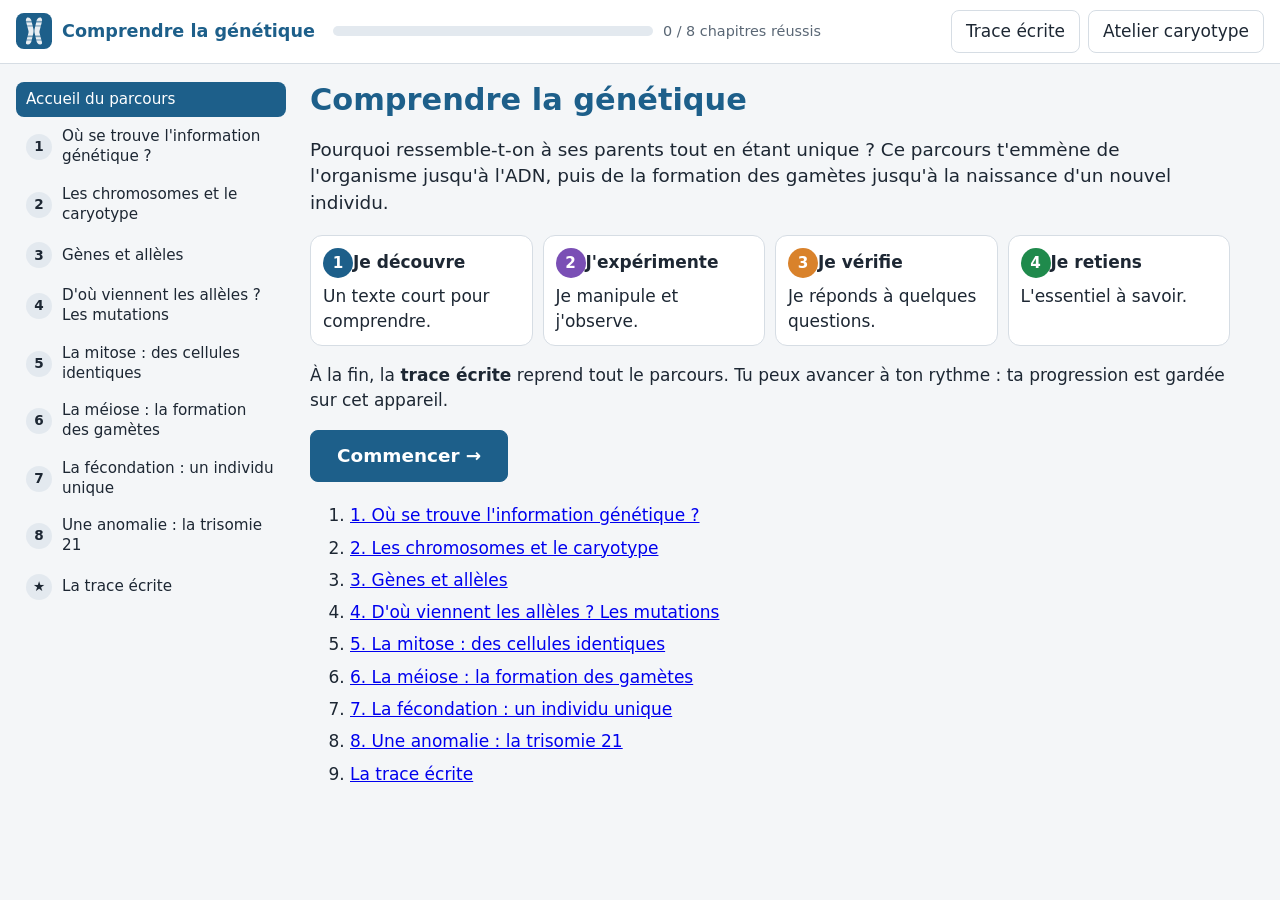
==== app/parcours.html @ e21ea330 "Parcours : chromosomes dans les cellules (mitose, méiose, gamètes), fécondation côte à côte sur écra" ====
<!doctype html>
<html lang="fr">
<head>
  <meta charset="utf-8">
  <meta name="viewport" content="width=device-width, initial-scale=1">
  <title>Comprendre la génétique</title>
  <meta name="description" content="Parcours guidé de génétique (SVT, cycle 4) : ADN, chromosomes, caryotype, gènes et allèles, mutations, mitose, méiose, fécondation, trisomie 21, trace écrite.">
  <link rel="icon" href="img/icone.svg" type="image/svg+xml">
  <link rel="stylesheet" href="css/style.css?v=10">
  <link rel="stylesheet" href="css/parcours.css?v=10">
</head>
<body class="parcours">

<header class="p-entete">
  <button class="btn p-menu" id="p-menu" aria-expanded="false" aria-controls="sommaire">☰ Chapitres</button>
  <a class="p-marque" href="index.html" title="Accueil">
    <img src="img/icone.svg" alt="" width="36" height="36">
    <span>Comprendre la génétique</span>
  </a>
  <div class="p-progression" aria-label="Progression">
    <div class="p-barre"><div id="p-barre-remplie"></div></div>
    <span id="p-progression-texte"></span>
  </div>
  <nav class="p-liens">
    <a href="#trace" class="btn">Trace écrite</a>
    <a href="index.html" class="btn">Atelier caryotype</a>
  </nav>
</header>

<div class="p-corps">
  <nav id="sommaire" aria-label="Chapitres"></nav>
  <div class="p-voile" id="p-voile"></div>
  <main id="chapitre" tabindex="-1"></main>
</div>

<script src="js/bandes.js?v=10"></script>
<script src="js/chromosome.js?v=10"></script>
<script src="js/parcours.js?v=10"></script>
</body>
</html>
---- app/css/style.css ----
:root {
  --zoom: 1;
  --fond: #f4f6f8;
  --surface: #ffffff;
  --texte: #1d2733;
  --texte-doux: #5a6775;
  --bordure: #d6dde4;
  --primaire: #1d5f8a;
  --primaire-clair: #e3eef6;
  --juste: #1f8a4c;
  --faux: #c62f2f;
  --lame: #eef0e6;
  --rayon: 10px;
  color-scheme: light;
}

* { box-sizing: border-box; }
body {
  margin: 0;
  font: 16px/1.45 system-ui, -apple-system, "Segoe UI", Roboto, Ubuntu, sans-serif;
  color: var(--texte);
  background: var(--fond);
}
[hidden] { display: none !important; }
h1, h2, h3, h4 { line-height: 1.2; margin: 0; }
small { color: var(--texte-doux); }

.page { max-width: 1500px; margin: 0 auto; padding: 16px; }

/* ---------- boutons ---------- */
.btn, .btn-icone {
  font: inherit;
  border: 1px solid var(--bordure);
  background: var(--surface);
  color: var(--texte);
  border-radius: 8px;
  padding: 8px 14px;
  cursor: pointer;
  min-height: 40px;
}
.btn:hover, .btn-icone:hover { border-color: var(--primaire); }
.btn-principal { background: var(--primaire); border-color: var(--primaire); color: #fff; font-weight: 600; }
.btn-principal:hover { background: #164b6d; }
.btn-icone { width: 40px; padding: 0; display: inline-grid; place-items: center; font-size: 22px; }
.lien { font: inherit; background: none; border: 0; color: var(--primaire); text-decoration: underline; cursor: pointer; padding: 0; }
:focus-visible { outline: 3px solid #f0a020; outline-offset: 2px; }

/* ---------- accueil ---------- */
.entete-accueil { display: flex; gap: 16px; align-items: center; margin: 12px 0 28px; }
.entete-accueil h1 { font-size: 2.2rem; color: var(--primaire); }
.entete-accueil p { margin: 4px 0 0; color: var(--texte-doux); }
#accueil section { margin-bottom: 28px; }
#accueil h2 { font-size: 1.15rem; margin-bottom: 12px; }
.cartes { display: grid; grid-template-columns: repeat(auto-fill, minmax(230px, 1fr)); gap: 12px; }
.carte {
  font: inherit; text-align: left; cursor: pointer;
  background: var(--surface); border: 1px solid var(--bordure); border-radius: var(--rayon);
  padding: 16px; display: flex; flex-direction: column; gap: 6px; color: var(--texte-doux);
  transition: border-color .15s, box-shadow .15s, transform .15s;
}
.carte:hover { border-color: var(--primaire); box-shadow: 0 4px 14px rgb(29 95 138 / 15%); transform: translateY(-1px); }
.carte-titre { color: var(--primaire); font-weight: 700; font-size: 1.05rem; }
.bascule { display: flex; flex-wrap: wrap; gap: 10px; }
.bascule label {
  background: var(--surface); border: 1px solid var(--bordure); border-radius: 8px;
  padding: 10px 14px; cursor: pointer;
}
.bascule label:has(input:checked) { border-color: var(--primaire); background: var(--primaire-clair); }
.pied-accueil { color: var(--texte-doux); }
.bandeau-prof { display: flex; align-items: center; gap: 12px 16px; flex-wrap: wrap; justify-content: space-between;
  background: #fff7e6; border: 1px solid #f0c674; border-radius: var(--rayon); padding: 10px 14px; margin: -12px 0 18px; }
.bandeau-prof p { margin: 0; flex: 1 1 320px; }
.mode-eleve .partie-prof { display: none !important; }
.guide-prof { margin: 0 0 6px; padding-left: 22px; display: flex; flex-direction: column; gap: 4px; }
.encadre-lien { border-color: var(--primaire) !important; background: var(--primaire-clair); }
.encadre-lien input { width: 100%; }
.carte-parcours {
  display: flex; flex-direction: column; gap: 6px; text-decoration: none;
  background: linear-gradient(135deg, #1d5f8a, #3b7fae); color: #fff;
  border-radius: 16px; padding: 22px 24px; margin-bottom: 30px;
  box-shadow: 0 6px 20px rgb(29 95 138 / 25%); transition: transform .15s, box-shadow .15s;
}
.carte-parcours:hover { transform: translateY(-2px); box-shadow: 0 10px 26px rgb(29 95 138 / 30%); }
.cp-titre { font-size: 1.5rem; font-weight: 800; }
.cp-texte { opacity: .95; max-width: 760px; }
.cp-action { align-self: flex-start; margin-top: 6px; background: #fff; color: #1d5f8a; font-weight: 700; border-radius: 8px; padding: 8px 14px; }
.titre-atelier { font-size: 1.3rem; color: var(--primaire); margin-bottom: 12px; }
#accueil h3 { font-size: 1.05rem; margin: 0 0 10px; }
#retour-parcours { text-decoration: none; display: inline-flex; align-items: center; }

/* ---------- barre de l'activité ---------- */
.barre { display: flex; flex-wrap: wrap; align-items: center; gap: 12px; margin-bottom: 8px; }
.titre-activite { flex: 1 1 220px; }
.titre-activite h1 { font-size: 1.35rem; color: var(--primaire); }
.code { color: var(--texte-doux); font-size: .9rem; font-variant-numeric: tabular-nums; }
.eleve { display: flex; align-items: center; gap: 6px; color: var(--texte-doux); }
.eleve input { font: inherit; padding: 7px 10px; border: 1px solid var(--bordure); border-radius: 8px; width: 210px; max-width: 50vw; }
.outils { display: flex; gap: 6px; }
.consigne { margin: 0 0 12px; padding: 10px 14px; background: var(--primaire-clair); border-radius: 8px; }

/* ---------- espace de travail ---------- */
.espace { display: grid; grid-template-columns: minmax(0, 1fr); gap: 14px; }
@media (min-width: 1150px) {
  .espace { grid-template-columns: minmax(0, 1fr) minmax(0, 1fr); align-items: start; }
}
.panneau { background: var(--surface); border: 1px solid var(--bordure); border-radius: var(--rayon); padding: 12px; }
.panneau h2 { font-size: 1rem; margin-bottom: 8px; display: flex; justify-content: space-between; gap: 8px; }
.compteur { font-weight: 400; color: var(--texte-doux); font-size: .9rem; }
.astuce { margin: 8px 0 0; font-size: .85rem; color: var(--texte-doux); }

#lame {
  position: relative;
  height: calc(620px * var(--zoom));
  min-height: 380px;
  border-radius: 50% / 18%;
  background: radial-gradient(ellipse at 50% 45%, #fbfbf4 0%, var(--lame) 60%, #dfe2d4 100%);
  border: 1px solid #d3d6c6;
  overflow: hidden;
  touch-action: none;
}

.chromo {
  position: absolute;
  cursor: grab;
  touch-action: none;
  user-select: none;
  -webkit-user-select: none;
  line-height: 0;
  border-radius: 4px;
}
.chromo img { display: block; pointer-events: none; }
.chromo:hover img { filter: drop-shadow(0 0 2px rgb(29 95 138 / 70%)); }
.chromo.choisi img { filter: drop-shadow(0 0 2px #1d5f8a) drop-shadow(0 0 3px #1d5f8a); }
.chromo.juste img { filter: drop-shadow(0 0 1.5px var(--juste)) drop-shadow(0 0 2px var(--juste)); }
.chromo.faux img { filter: drop-shadow(0 0 1.5px var(--faux)) drop-shadow(0 0 2.5px var(--faux)); }
.chromo.glisse { position: fixed; z-index: 1000; cursor: grabbing; pointer-events: none; }
.chromo.glisse img { filter: drop-shadow(0 6px 8px rgb(0 0 0 / 30%)); }

/* ---------- caryogramme ---------- */
#caryogramme { display: flex; flex-direction: column; gap: 6px; overflow-x: auto; padding-bottom: 4px; }
.rangee { display: flex; justify-content: space-around; gap: 6px; }
.case {
  flex: 1 1 0;
  min-width: calc(54px * var(--zoom));
  display: flex; flex-direction: column; align-items: stretch;
  border-radius: 8px;
  padding: 4px 3px 2px;
  cursor: pointer;
  transition: background .12s;
}
.case:hover { background: #f3f7fa; }
.case.survol { background: var(--primaire-clair); box-shadow: inset 0 0 0 2px var(--primaire); }
.contenu {
  display: flex; align-items: flex-end; justify-content: center; gap: calc(4px * var(--zoom));
  border-bottom: 2px solid #9aa8b5;
  padding-bottom: 3px;
}
.rangee:nth-child(1) .contenu { min-height: calc(200px * var(--zoom)); }
.rangee:nth-child(2) .contenu { min-height: calc(130px * var(--zoom)); }
.rangee:nth-child(3) .contenu { min-height: calc(95px * var(--zoom)); }
.rangee:nth-child(4) .contenu { min-height: calc(125px * var(--zoom)); }
.case .chromo { position: static; }
.modele { opacity: .22; pointer-events: none; margin-right: 2px; }
.etiquette { text-align: center; font-weight: 600; font-size: .9rem; color: var(--texte-doux); }

/* ---------- questions et bilan ---------- */
#questions { margin-top: 14px; }
.grille-questions { display: grid; grid-template-columns: repeat(auto-fit, minmax(220px, 1fr)); gap: 12px; }
.q { display: flex; flex-direction: column; gap: 6px; border: 1px solid var(--bordure); border-radius: 8px; padding: 10px; margin: 0; }
.q legend { padding: 0 4px; }
.q input[type=number], .q input[type=text], .q select, .q textarea {
  font: inherit; padding: 7px 9px; border: 1px solid var(--bordure); border-radius: 6px; width: 100%;
}
.q-large { grid-column: 1 / -1; }
.quel { display: flex; align-items: center; gap: 6px; }
.quel select { width: auto; }
.q-juste { border-color: var(--juste); box-shadow: inset 4px 0 0 var(--juste); }
.q-faux { border-color: var(--faux); box-shadow: inset 4px 0 0 var(--faux); }

.actions { display: flex; flex-wrap: wrap; gap: 10px; margin: 14px 0; }
.bilan { background: var(--surface); border: 1px solid var(--bordure); border-left: 5px solid #e0a020; border-radius: 8px; padding: 6px 14px; }
.bilan p { margin: 8px 0; }
.rendu { margin: 14px 0; padding: 10px 14px; background: var(--primaire-clair); border-radius: 8px; display: flex; flex-direction: column; gap: 8px; align-items: flex-start; }
.rendu p { margin: 0; }
.rendu textarea, #prof-rendus { width: 100%; font: .85rem ui-monospace, monospace; padding: 6px 8px; border: 1px solid var(--bordure); border-radius: 6px; word-break: break-all; }
.tableau-defile { overflow-x: auto; }
.tableau-rendus { border-collapse: collapse; width: 100%; font-size: .9rem; }
.tableau-rendus th, .tableau-rendus td { border-bottom: 1px solid var(--bordure); padding: 5px 6px; text-align: left; vertical-align: top; }
.rendu-justif td { color: var(--texte-doux); font-size: .85rem; border-bottom-width: 2px; }
.rendu-erreur td { color: var(--faux); }
.bilan-ok { border-left-color: var(--juste); }
.bilan-solution { border-left-color: var(--primaire); }
.bilan .ok { color: var(--juste); font-weight: 600; }
.bilan .conseil { color: var(--texte-doux); }
.source { color: var(--texte-doux); font-size: .85rem; }

/* ---------- boîtes de dialogue ---------- */
dialog { border: 0; border-radius: 14px; padding: 0; max-width: min(860px, calc(100vw - 32px)); box-shadow: 0 20px 60px rgb(0 0 0 / 30%); }
dialog::backdrop { background: rgb(20 30 40 / 45%); }
.dlg { padding: 20px 22px; }
.dlg h2 { color: var(--primaire); margin-bottom: 10px; }
.dlg h3 { margin: 14px 0 8px; }
.dlg fieldset { border: 1px solid var(--bordure); border-radius: 8px; margin: 12px 0; padding: 10px 12px; display: flex; flex-direction: column; gap: 6px; }
.dlg select, .dlg input[type=text] { font: inherit; padding: 7px 9px; border: 1px solid var(--bordure); border-radius: 6px; }
.dlg-actions { display: flex; gap: 8px; justify-content: flex-end; margin-top: 12px; flex-wrap: wrap; }
.note { color: var(--texte-doux); font-size: .92rem; }
.liste-cas { display: grid; grid-template-columns: repeat(auto-fit, minmax(260px, 1fr)); gap: 10px; }
.liste-cas h4 { margin: 4px 0; font-size: .95rem; }
.liste-cas label { display: block; padding: 2px 0; }
.champ-lien { display: flex; flex-direction: column; gap: 4px; margin-top: 12px; }
.champ-lien input { width: 100%; font-size: .85rem; }
.ligne { display: flex; gap: 8px; flex-wrap: wrap; }
.ligne input { flex: 1 1 160px; }
#planche { display: flex; flex-wrap: wrap; align-items: flex-end; gap: 10px 12px; }
#planche figure { margin: 0; text-align: center; }
#planche figcaption { font-size: .8rem; font-weight: 600; color: var(--texte-doux); }

/* ---------- loupe ---------- */
#loupe {
  position: fixed; right: 16px; bottom: 16px; z-index: 900;
  background: var(--surface); border: 1px solid var(--bordure); border-radius: var(--rayon);
  box-shadow: 0 8px 24px rgb(0 0 0 / 18%);
  padding: 8px 14px 12px;
  display: flex; flex-direction: column; align-items: center; gap: 6px;
  max-height: 50vh; overflow: hidden;
  pointer-events: none;
}
#loupe.a-gauche { right: auto; left: 16px; }
#loupe img { display: block; max-height: calc(50vh - 40px); object-fit: contain; }
.loupe-titre { font-size: .8rem; font-weight: 600; color: var(--texte-doux); }

.impression-entete { display: none; }

@media (max-width: 640px) {
  .page { padding: 10px; }
  .eleve input { width: 100%; }
  .eleve { flex: 1 1 100%; }
  #lame { border-radius: 14px; }
}

/* ---------- impression : le caryogramme et les réponses ---------- */
@media print {
  body { background: #fff; }
  .barre, .consigne, #panneau-lame, .actions, .astuce, .modele, #loupe { display: none !important; }
  .impression-entete { display: block; font-weight: 600; margin-bottom: 10px; }
  .espace { display: block; }
  .panneau { border: 0; padding: 0; }
  .case:hover { background: none; }
  #caryogramme { overflow: visible; }
  .bilan { border: 1px solid #999; }
}
---- app/css/parcours.css ----
/* Parcours guidé « Comprendre la génétique » */
body.parcours { font-size: 17px; }

.p-entete {
  position: sticky; top: 0; z-index: 50;
  display: flex; flex-wrap: wrap; align-items: center; gap: 10px 18px;
  padding: 10px 16px; background: var(--surface); border-bottom: 1px solid var(--bordure);
}
.p-marque { display: flex; align-items: center; gap: 10px; text-decoration: none; color: var(--primaire); font-weight: 700; font-size: 1.1rem; }
.p-progression { flex: 1 1 200px; display: flex; align-items: center; gap: 10px; color: var(--texte-doux); font-size: .9rem; }
.p-barre { flex: 1; height: 10px; border-radius: 6px; background: #e3e9ef; overflow: hidden; max-width: 320px; }
#p-barre-remplie { height: 100%; width: 0; background: var(--juste); transition: width .4s; }
.p-liens { display: flex; gap: 8px; }
.p-liens .btn { text-decoration: none; display: inline-flex; align-items: center; }

.p-corps { display: grid; grid-template-columns: 270px minmax(0, 1fr); gap: 24px; max-width: 1280px; margin: 0 auto; padding: 18px 16px 60px; }
#sommaire ol { list-style: none; padding: 0; margin: 0; position: sticky; top: 76px; display: flex; flex-direction: column; gap: 2px; }
#sommaire a { display: flex; gap: 10px; align-items: center; padding: 8px 10px; border-radius: 8px; color: var(--texte); text-decoration: none; font-size: .95rem; line-height: 1.3; }
#sommaire a:hover { background: var(--primaire-clair); }
#sommaire a.actif { background: var(--primaire); color: #fff; }
.s-num { flex: 0 0 26px; height: 26px; border-radius: 50%; display: grid; place-items: center; background: #e3e9ef; color: var(--texte); font-size: .85rem; font-weight: 700; }
#sommaire a.fait .s-num { background: var(--juste); color: #fff; }
#sommaire a.actif .s-num { background: #fff; color: var(--primaire); }

.p-menu, .s-atelier, .p-voile { display: none; }
@media (max-width: 900px) {
  .p-corps { grid-template-columns: minmax(0, 1fr); gap: 10px; padding-top: 10px; }
  .p-entete { gap: 8px 12px; padding: 8px 12px; }
  .p-menu { display: inline-flex; font-weight: 700; }
  .p-liens, .p-progression span { display: none; }
  .p-progression { flex: 1 1 60px; }
  .s-atelier { display: block; margin-top: 8px; border-top: 1px solid var(--bordure); padding-top: 8px; }
  #sommaire { position: fixed; z-index: 70; top: 0; left: 0; bottom: 0; width: min(330px, 86vw); overflow-y: auto;
    background: var(--surface); padding: 14px 10px; box-shadow: 4px 0 24px rgb(0 0 0 / 20%);
    transform: translateX(-105%); transition: transform .25s ease; visibility: hidden; }
  #sommaire ol { position: static; }
  .menu-ouvert #sommaire { transform: none; visibility: visible; }
  .menu-ouvert .p-voile { display: block; position: fixed; inset: 0; z-index: 65; background: rgb(0 0 0 / 35%); }
}
@media (max-width: 520px) {
  .p-entete { flex-wrap: nowrap; }
  .p-marque span { display: none; }
  .p-marque img { width: 30px; height: 30px; }
  .allele-choix span { flex-basis: 100%; text-align: center; }
  .allele-fleche { display: none; }
}

/* ---------- chapitre ---------- */
#chapitre:focus { outline: none; }
.chap, .trace { max-width: 920px; }
.chap-num { color: var(--texte-doux); font-weight: 600; margin: 4px 0; text-transform: uppercase; letter-spacing: .04em; font-size: .8rem; }
.chap h1, .trace h1 { font-size: 1.9rem; color: var(--primaire); margin-bottom: 18px; }
.bloc { scroll-margin-top: 90px; background: var(--surface); border: 1px solid var(--bordure); border-radius: 14px; padding: 16px 20px; margin-bottom: 18px; }
.bloc h2 { display: flex; align-items: center; gap: 10px; font-size: 1.2rem; margin-bottom: 10px; }
.bloc p { margin: 8px 0; }
.pastille { display: inline-grid; place-items: center; width: 30px; height: 30px; border-radius: 50%; color: #fff; font-weight: 700; font-size: .95rem; flex: 0 0 30px; background: var(--primaire); }
.bloc-decouvre { border-left: 6px solid #1d5f8a; }
.bloc-experimente { border-left: 6px solid #7a4fb5; }
.bloc-experimente .pastille { background: #7a4fb5; }
.bloc-verifie { border-left: 6px solid #d9822b; }
.bloc-verifie .pastille { background: #d9822b; }
.bloc-retiens { border-left: 6px solid var(--juste); background: #f2faf5; }
.bloc-retiens .pastille { background: var(--juste); }
.retiens-consigne { font-weight: 600; color: #1f6b3d; }
.banque { display: flex; flex-wrap: wrap; gap: 8px; margin: 8px 0 14px; padding: 10px; background: #fff; border: 1px dashed #9cc9ad; border-radius: 10px; }
.mot { font: inherit; font-weight: 700; padding: 6px 12px; border-radius: 999px; border: 2px solid #1f8a4c; background: #e6f5ec; color: #14532d; cursor: grab; touch-action: none; user-select: none; }
.mot.choisi { background: #1f8a4c; color: #fff; }
.mot.en-cours { opacity: .35; }
.mot.fantome { position: fixed; z-index: 50; pointer-events: none; transform: translate(-50%, -50%); box-shadow: 0 6px 16px rgb(0 0 0 / 20%); }
.trou { display: inline-block; min-width: 6.5em; min-height: 1.4em; vertical-align: bottom; border-bottom: 2px dashed #1f8a4c; background: #fff; border-radius: 4px 4px 0 0; cursor: pointer; text-align: center; }
.trou.survol { background: #d3f0de; }
.trou.rempli { min-width: 0; border: 0; background: none; font-weight: 700; cursor: default; color: #14532d; }
.erreur { animation: secoue .4s; border-color: var(--faux) !important; }
@keyframes secoue { 25% { transform: translateX(-4px); } 75% { transform: translateX(4px); } }
.retiens-fin { font-weight: 700; color: #1f6b3d; }
.experience + .experience { margin-top: 26px; padding-top: 18px; border-top: 1px dashed var(--bordure); }
.experience h3 { font-size: 1.05rem; margin-bottom: 8px; color: #5a3c86; }
.exp-apres { margin-top: 14px; }
.exp-apres .btn { text-decoration: none; display: inline-block; }
.petit { font-size: .9rem; color: var(--texte-doux); }
.consigne-exp { background: #f4effa; border-radius: 8px; padding: 8px 12px; }
.commandes { display: flex; flex-wrap: wrap; gap: 8px; align-items: center; margin: 10px 0; }
.commandes.centre { justify-content: center; }
.btn-grand { font-size: 1.15rem; padding: 12px 26px; text-decoration: none; }
.btn:disabled { opacity: .45; cursor: default; }
.legende { font-size: .85rem; color: var(--texte-doux); display: flex; flex-wrap: wrap; align-items: center; gap: 6px 10px; }
.legende i { display: inline-block; width: 14px; height: 14px; border-radius: 4px; vertical-align: middle; }
.ch-img { display: block; }

/* zoom */
.zoom { display: flex; flex-direction: column; align-items: center; gap: 8px; }
.zoom-image { width: 100%; max-width: 520px; position: relative; cursor: zoom-in; }
.zoom-image.dernier { cursor: default; }
.zoom-image:has(.zoom-duo) { max-width: 980px; }
.zoom-duo { display: grid; grid-template-columns: 1.2fr 1fr; gap: 12px; align-items: start; }
@media (max-width: 760px) { .zoom-duo { grid-template-columns: 1fr; } }
.zoom-photo { margin: 0; }
.zoom-photo img { width: 100%; height: auto; display: block; border-radius: 12px; }
.zoom-photo figcaption { font-size: .85rem; color: #555; margin-top: 4px; }
.zoom-svg .trait { stroke: #333; stroke-width: 1.2; }
.zoom-svg .leg-note { font: 12px system-ui, sans-serif; fill: #777; }
.zoom-svg .base { font: 700 15px system-ui, sans-serif; fill: #fff; text-anchor: middle; }
.zoom-astuce { margin: 0; font-size: .85rem; color: #777; }
.zoom-niveau { text-align: center; font-weight: 700; color: #5a3c86; margin-bottom: 4px; }
.zoom-svg { width: 100%; height: auto; display: block; background: #fbfaff; border-radius: 12px; border: 1px solid #e6def3; animation: apparait .35s ease; }
.zoom-svg .leg { font: 600 13px system-ui, sans-serif; fill: #444; }
.zoom-texte { text-align: center; max-width: 560px; min-height: 3em; }
.zoom-commandes { display: flex; align-items: center; gap: 10px; flex-wrap: wrap; justify-content: center; }
.zoom-points { display: flex; gap: 6px; }
.point { width: 14px; height: 14px; border-radius: 50%; border: 2px solid #7a4fb5; background: #fff; padding: 0; cursor: pointer; }
.point.actif { background: #7a4fb5; }
@keyframes apparait { from { transform: scale(.97); } to { transform: none; } }

/* caryotype miniature */
.bascule-mini { display: inline-flex; gap: 4px; }
.interrupteur { display: inline-flex; align-items: center; gap: 6px; cursor: pointer; }
.k-mini { display: flex; flex-direction: column; gap: 6px; overflow-x: auto; padding: 6px 0; }
.k-rangee { display: flex; justify-content: space-around; align-items: flex-end; gap: 4px; }
.k-paire { display: flex; align-items: flex-end; gap: 2px; padding: 4px 4px 0; border: 1px solid transparent; border-bottom: 2px solid #9aa8b5; border-radius: 6px 6px 0 0; background: none; cursor: pointer; position: relative; padding-bottom: 18px; }
.k-paire:hover, .k-paire:focus-visible { background: var(--primaire-clair); border-color: var(--primaire); }
.k-paire span { position: absolute; bottom: 1px; left: 0; right: 0; text-align: center; font-size: .75rem; font-weight: 700; color: var(--texte-doux); }
.k-info { background: var(--primaire-clair); border-radius: 8px; padding: 8px 12px; min-height: 3em; }

/* allèles */
.allele-scene { display: flex; flex-wrap: wrap; gap: 16px; align-items: center; justify-content: center; }
.allele-cellule { margin: 0; text-align: center; }
.allele-cellule figcaption { font-size: .85rem; color: #555; margin-top: 6px; }
.noyau-allele { display: flex; gap: 44px; justify-content: center; padding: 44px 62px 52px; background: #efe6f8; border: 3px solid #8e6bb8; border-radius: 50%; }
@media (max-width: 520px) { .noyau-allele { padding: 34px 26px 42px; gap: 22px; } }
.allele-col { display: flex; flex-direction: column; align-items: center; gap: 6px; }
.allele-titre { text-align: center; font-weight: 700; font-size: .9rem; white-space: nowrap; }
.allele-chromo { position: relative; display: flex; justify-content: center; width: 90px; }
.allele-chromo img { display: block; }
.locus { position: absolute; left: 50%; width: 24px; height: 5px; margin-left: -12px; margin-top: -2px; background: #f4c430; border-radius: 2px; box-shadow: 0 0 0 1px #9a7a00; }
.locus-etiquette { position: absolute; left: calc(50% + 15px); transform: translateY(-50%); white-space: nowrap; font-size: .8rem; background: #fff8dd; border: 1px solid #e0c060; border-radius: 6px; padding: 1px 6px; }
.allele-fleche { font-size: 2rem; color: #888; }
.allele-commandes { display: flex; flex-direction: column; gap: 8px; align-items: center; margin-top: 10px; }
.allele-choix { display: flex; gap: 6px; align-items: center; flex-wrap: wrap; justify-content: center; }
.allele-choix span { font-weight: 700; font-size: .9rem; }
.allele-choix .btn { min-width: 46px; font-weight: 700; font-size: 1.1rem; }
.allele-resultat { flex: 1 1 240px; max-width: 320px; text-align: center; background: #fff5f5; border: 1px solid #f0c8c8; border-radius: 12px; padding: 12px; }
.allele-resultat p { margin: 6px 0; }
.hematie { width: 170px; height: auto; display: block; margin: 0 auto; }
.hem-legende { font-size: .85rem; display: flex; gap: 6px; align-items: center; justify-content: center; }
.m-a { display: inline-block; width: 0; height: 0; border-left: 7px solid transparent; border-right: 7px solid transparent; border-top: 12px solid #f4c430; }
.m-b { display: inline-block; width: 12px; height: 12px; border-radius: 50%; background: #3b8fd9; margin-left: 8px; }
.hem-choix { display: flex; gap: 6px; justify-content: center; }
.hem-choix .btn { min-width: 50px; font-weight: 700; }
.hem-choix .btn.juste { background: var(--juste); border-color: var(--juste); color: #fff; }
.hem-choix .btn.faux { background: var(--faux); border-color: var(--faux); color: #fff; }
.hem-retour .ok { color: #1f6b3d; }
.hem-retour .ko { color: var(--faux); }

/* hortensias */
.hortensias { display: flex; flex-wrap: wrap; gap: 24px; justify-content: center; }
.hortensia { margin: 0; flex: 0 1 240px; display: flex; flex-direction: column; align-items: stretch; text-align: center; }
.hortensia-svg { width: 190px; height: auto; margin: 0 auto; }
.petale { transition: fill .3s; }
.hortensia label { font-weight: 700; margin-top: 6px; }
.hortensia input { width: 100%; }
.h-bilan { text-align: center; margin-top: 10px; }
.h-echelle { display: flex; justify-content: space-between; font-size: .85rem; color: var(--texte-doux); }

/* mutation */
.adn-ligne { display: flex; align-items: center; gap: 10px; margin: 8px 0; flex-wrap: wrap; }
.adn-etiquette { flex: 0 0 120px; font-weight: 600; font-size: .9rem; }
.adn { display: flex; flex-wrap: wrap; gap: 3px; }
.base { width: 28px; height: 32px; display: inline-grid; place-items: center; font: 700 15px ui-monospace, Consolas, monospace; border-radius: 6px; border: 2px solid transparent; color: #1d2733; padding: 0; }
button.base { cursor: pointer; }
button.base:hover { border-color: var(--primaire); }
.base-A { background: #d9f0d9; } .base-T { background: #fde2e2; } .base-C { background: #dde9fb; } .base-G { background: #fff1c9; }
.base.diff { border-color: #c62f2f; box-shadow: 0 0 0 2px #c62f2f inset; }
.base.flash { animation: flash 1s; }
@keyframes flash { 0%, 60% { transform: scale(1.35); } 100% { transform: none; } }
.m-bilan { min-height: 2.6em; }

/* scène de division */
.scene svg { width: 100%; height: auto; background: #fbfaff; border: 1px solid #e6def3; border-radius: 12px; display: block; }
.scene .cel { fill: #f6e6ec; stroke: #c48aa0; stroke-width: 3; transition: transform .9s ease, opacity .6s; transform-box: view-box; }
.scene .chr { transition: transform .9s ease, opacity .6s; }
.scene .compte { font: 700 15px system-ui, sans-serif; fill: #5a3c86; text-anchor: middle; }
.scene-texte { min-height: 4.2em; margin: 10px 0 4px; }
.scene-commandes { display: flex; flex-wrap: wrap; gap: 8px; align-items: center; }
.scene-num { color: var(--texte-doux); font-weight: 600; padding: 0 6px; }

/* gamètes */
.g-cellule { display: flex; flex-wrap: wrap; gap: 14px; justify-content: center; padding: 14px; background: #f6e6ec; border: 3px solid #c48aa0; border-radius: 40px; }
.g-paire { display: flex; align-items: flex-end; gap: 6px; padding: 6px 8px 22px; position: relative; background: #fff9; border-radius: 10px; }
.g-num { position: absolute; bottom: 3px; left: 0; right: 0; text-align: center; font-size: .75rem; font-weight: 700; color: var(--texte-doux); }
.g-chromo { border: 3px solid transparent; border-radius: 10px; background: none; padding: 4px; cursor: pointer; }
.g-chromo:hover { border-color: #b9a2dc; }
.g-chromo.choisi { border-color: #7a4fb5; background: #efe7fa; }
.g-compte { min-height: 1.5em; }
.g-collection { display: flex; flex-wrap: wrap; gap: 10px; }
.g-gamete { display: flex; align-items: flex-end; gap: 4px; padding: 8px 12px; background: #f6e6ec; border: 2px solid #c48aa0; border-radius: 50%; animation: apparait .35s; }
.g-gamete .ch-img { width: auto; height: auto; max-height: 60px; }

/* fécondation */
.f-parents { display: flex; flex-wrap: wrap; gap: 14px; align-items: flex-start; justify-content: center; }
.f-parent { flex: 1 1 260px; max-width: 360px; display: flex; flex-direction: column; align-items: center; gap: 8px; text-align: center; }
.f-parent h4 { font-size: 1.1rem; margin: 0; }
.f-signe { font-size: 2.2rem; font-weight: 800; color: var(--texte-doux); align-self: center; }
.f-cellule { display: flex; flex-direction: column; align-items: center; gap: 8px; background: #f6e6ec; border: 3px solid #c48aa0; border-radius: 30px; padding: 12px 18px; }
.f-ligne { display: flex; gap: 44px; align-items: flex-end; padding-right: 30px; }
.f-g-cellule .f-ch + .f-ch { margin-left: 28px; }
.f-ch .locus { width: 24px; margin-left: -12px; }
.f-ch { position: relative; display: inline-block; }
.f-ch img { display: block; }
.f-allele { position: absolute; left: calc(50% + 16px); transform: translateY(-50%); font-weight: 800; font-size: .85rem; background: #fff8dd; border: 1px solid #e0c060; border-radius: 5px; padding: 0 4px; }
.f-gamete { min-height: 20px; }
.f-g-titre { font-weight: 700; margin: 4px 0; }
.f-g-cellule { display: inline-flex; gap: 14px; align-items: flex-end; background: #f6e6ec; border: 2px solid #c48aa0; border-radius: 40px; padding: 14px 22px; animation: apparait .35s; }
.f-oeuf { text-align: center; }
/* écran étroit : la mère et le père restent côte à côte */
@media (max-width: 620px) {
  .f-parents { flex-wrap: nowrap; gap: 4px; }
  .f-parent { flex: 1 1 0; min-width: 0; }
  .f-parent .btn { font-size: .85rem; padding: 6px 8px; }
  .f-parent .petit { font-size: .78rem; }
  .f-signe { font-size: 1.5rem; }
}
@media (max-width: 400px) {
  .f-signe { display: none; }
  .f-cellule { padding: 10px 8px; border-radius: 22px; }
  .f-ligne { gap: 34px; padding-right: 24px; }
  .f-g-cellule { gap: 8px; padding: 12px 12px; border-radius: 26px; }
  .f-g-cellule .f-ch + .f-ch { margin-left: 4px; }
  .f-g-cellule .f-ch:nth-child(2) { margin-left: 24px; }
}
.f-oeuf h4 { font-size: 1.15rem; margin: 10px 0 6px; }
.f-oeuf-cellule { display: inline-flex; animation: apparait .4s; }
.f-compteurs { display: flex; flex-wrap: wrap; gap: 8px; }
.f-cpt { background: var(--primaire-clair); border-radius: 8px; padding: 4px 10px; }

/* trisomie */
.t-meiose { display: flex; flex-wrap: wrap; align-items: center; gap: 12px; justify-content: center; }
.t-cellule, .t-oeuf { display: flex; flex-direction: column; align-items: center; gap: 6px; background: #f6e6ec; border: 3px solid #c48aa0; border-radius: 30px; padding: 10px 18px; min-width: 120px; font: inherit; color: inherit; }
.t-cellule div, .t-oeuf div { display: flex; gap: 8px; align-items: flex-end; min-height: 50px; }
button.t-ovule { cursor: pointer; }
button.t-ovule:hover { border-color: #7a4fb5; }
.t-ovule.choisi { border-color: #7a4fb5; box-shadow: 0 0 0 3px #d9c8ec; }
.t-titre { font-weight: 700; font-size: .9rem; }
.t-fleche { font-size: 2rem; color: var(--texte-doux); }
.t-resultat { display: flex; flex-wrap: wrap; gap: 16px; align-items: center; justify-content: center; margin-top: 10px; }
.t-resultat p { flex: 1 1 260px; }
.vide { color: var(--texte-doux); font-size: .85rem; }

/* QCM */
.qcm { padding: 10px 0; border-bottom: 1px solid #eee; }
.qcm:last-child { border-bottom: 0; }
.qcm-q { font-weight: 600; display: flex; gap: 10px; align-items: baseline; }
.qcm-num { flex: 0 0 24px; height: 24px; border-radius: 50%; background: #fbe6d2; color: #a65d16; display: inline-grid; place-items: center; font-size: .85rem; }
.qcm-options { display: flex; flex-wrap: wrap; gap: 8px; margin: 8px 0 4px 34px; }
.qcm-opt { font: inherit; text-align: left; padding: 9px 14px; border-radius: 10px; border: 2px solid var(--bordure); background: #fff; cursor: pointer; min-height: 44px; }
.qcm-opt:hover { border-color: #d9822b; }
.qcm-opt.juste { border-color: var(--juste); background: #e6f5ec; }
.qcm-opt.faux { border-color: var(--faux); background: #fdeaea; }
.qcm-retour { margin: 4px 0 0 34px; min-height: 1.2em; }
.qcm-retour.ok { color: var(--juste); }
.qcm-retour.ko { color: #a3361a; }

.fin-chapitre { display: none; text-align: center; font-weight: 700; color: var(--juste); font-size: 1.1rem; }
.fin-chapitre.visible { display: block; animation: apparait .4s; }
.chap-nav { display: flex; justify-content: space-between; gap: 10px; margin: 18px 0; }
.chap-nav .btn { text-decoration: none; display: inline-flex; align-items: center; }

/* accueil du parcours */
.accueil-parcours .intro { font-size: 1.15rem; }
.mode-emploi { display: grid; grid-template-columns: repeat(auto-fit, minmax(170px, 1fr)); gap: 10px; margin: 16px 0; }
.mode-emploi > div { background: var(--surface); border: 1px solid var(--bordure); border-radius: 12px; padding: 12px; }
.mode-emploi .pastille { margin-bottom: 6px; }
.mode-emploi > div:nth-child(2) .pastille { background: #7a4fb5; }
.mode-emploi > div:nth-child(3) .pastille { background: #d9822b; }
.mode-emploi > div:nth-child(4) .pastille { background: var(--juste); }
.liste-chapitres { line-height: 1.9; }

/* trace écrite */
.trace { background: var(--surface); border: 1px solid var(--bordure); border-radius: 14px; padding: 20px 28px; }
.trace h2 { color: var(--primaire); font-size: 1.2rem; margin: 22px 0 6px; border-bottom: 2px solid var(--primaire-clair); padding-bottom: 4px; }
.trace p { margin: 6px 0; line-height: 1.6; }
.trace figure { margin: 14px 0; text-align: center; }
.trace figcaption { font-size: .9rem; color: var(--texte-doux); }
.cycle { width: 100%; max-width: 640px; height: auto; }
.cy-boite rect { fill: var(--primaire-clair); stroke: var(--primaire); stroke-width: 2; }
.cycle text { font: 700 14px system-ui, sans-serif; text-anchor: middle; fill: #1d2733; }
.cycle .cy-n { font-weight: 400; font-size: 12px; }
.cy-fl { fill: none; stroke: var(--primaire); stroke-width: 2.5; }
.cycle .cy-et { font-style: italic; font-weight: 600; fill: #7a4fb5; }
.cycle .cy-centre { font-weight: 600; fill: var(--texte-doux); }
.lexique { display: grid; grid-template-columns: max-content 1fr; gap: 6px 16px; }
.lexique dt { font-weight: 700; color: var(--primaire); }
.lexique dd { margin: 0; }

@media (max-width: 640px) {
  .bloc { padding: 12px 14px; }
  .chap h1, .trace h1 { font-size: 1.5rem; }
  .qcm-options, .qcm-retour { margin-left: 0; }
  .trace { padding: 14px; }
  .lexique { grid-template-columns: 1fr; }
  .lexique dd { margin-bottom: 6px; }
}

@media print {
  .p-entete, #sommaire, .chap-nav, .commandes { display: none !important; }
  .p-corps { display: block; padding: 0; }
  .trace { border: 0; padding: 0; }
  .trace h2 { break-after: avoid; }
}
.locus-legende { font-size: .9rem; display: flex; align-items: center; gap: 6px; }
.locus-carre { display: inline-block; width: 18px; height: 6px; background: #f4c430; box-shadow: 0 0 0 1px #9a7a00; border-radius: 2px; }
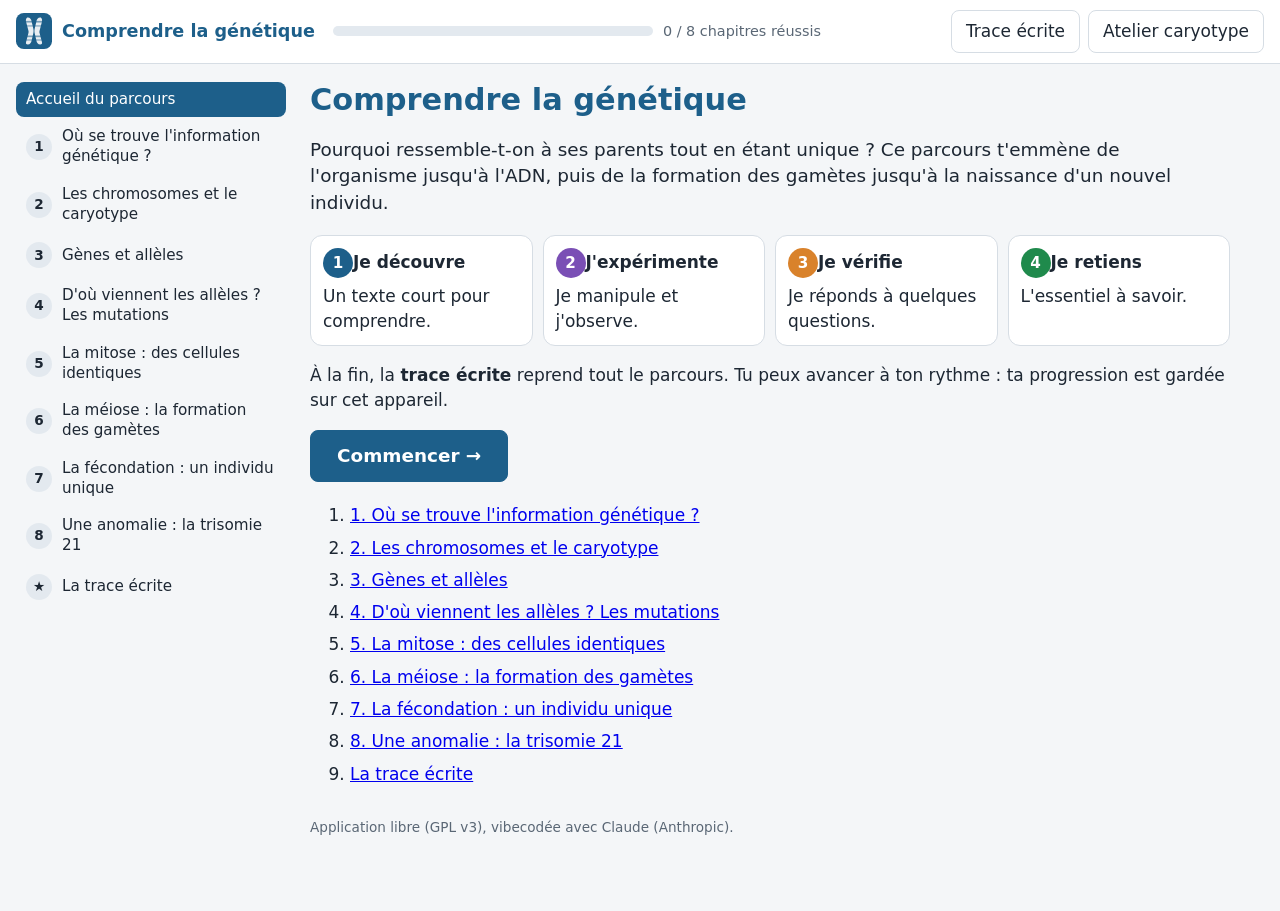
==== commit a08ed404: "Méiose : paires plus écartées ; mention « vibecodé avec Claude » Co-Authored-By: Claude Opus 5.5 <no" ====
--- a/app/parcours.html
+++ b/app/parcours.html
@@ -6,8 +6,8 @@
   <title>Comprendre la génétique</title>
   <meta name="description" content="Parcours guidé de génétique (SVT, cycle 4) : ADN, chromosomes, caryotype, gènes et allèles, mutations, mitose, méiose, fécondation, trisomie 21, trace écrite.">
   <link rel="icon" href="img/icone.svg" type="image/svg+xml">
-  <link rel="stylesheet" href="css/style.css?v=10">
-  <link rel="stylesheet" href="css/parcours.css?v=10">
+  <link rel="stylesheet" href="css/style.css?v=12">
+  <link rel="stylesheet" href="css/parcours.css?v=12">
 </head>
 <body class="parcours">
 
@@ -33,8 +33,8 @@
   <main id="chapitre" tabindex="-1"></main>
 </div>
 
-<script src="js/bandes.js?v=10"></script>
-<script src="js/chromosome.js?v=10"></script>
-<script src="js/parcours.js?v=10"></script>
+<script src="js/bandes.js?v=12"></script>
+<script src="js/chromosome.js?v=12"></script>
+<script src="js/parcours.js?v=12"></script>
 </body>
 </html>
--- a/app/css/parcours.css
+++ b/app/css/parcours.css
@@ -44,6 +44,8 @@
   .allele-choix span { flex-basis: 100%; text-align: center; }
   .allele-fleche { display: none; }
 }
+
+.credit-parcours { margin-top: 28px; font-size: .85rem; color: var(--texte-doux); }
 
 /* ---------- chapitre ---------- */
 #chapitre:focus { outline: none; }
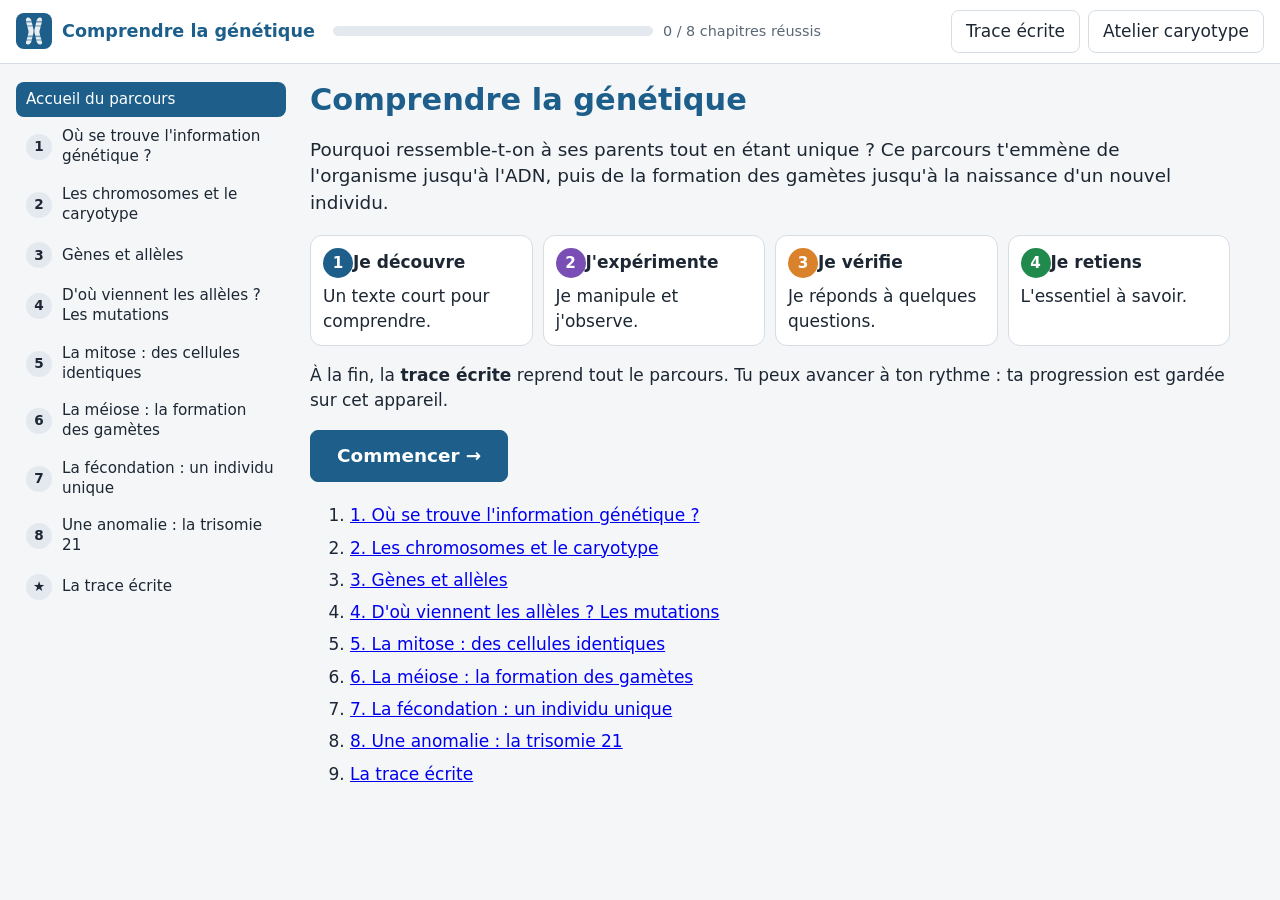
==== commit db774499: "Retire la mention de l'accueil du parcours (doublon) Co-Authored-By: Claude Opus 5.5 <noreply@anthro" ====
--- a/app/parcours.html
+++ b/app/parcours.html
@@ -6,8 +6,8 @@
   <title>Comprendre la génétique</title>
   <meta name="description" content="Parcours guidé de génétique (SVT, cycle 4) : ADN, chromosomes, caryotype, gènes et allèles, mutations, mitose, méiose, fécondation, trisomie 21, trace écrite.">
   <link rel="icon" href="img/icone.svg" type="image/svg+xml">
-  <link rel="stylesheet" href="css/style.css?v=12">
-  <link rel="stylesheet" href="css/parcours.css?v=12">
+  <link rel="stylesheet" href="css/style.css?v=13">
+  <link rel="stylesheet" href="css/parcours.css?v=13">
 </head>
 <body class="parcours">
 
@@ -33,8 +33,8 @@
   <main id="chapitre" tabindex="-1"></main>
 </div>
 
-<script src="js/bandes.js?v=12"></script>
-<script src="js/chromosome.js?v=12"></script>
-<script src="js/parcours.js?v=12"></script>
+<script src="js/bandes.js?v=13"></script>
+<script src="js/chromosome.js?v=13"></script>
+<script src="js/parcours.js?v=13"></script>
 </body>
 </html>
--- a/app/css/parcours.css
+++ b/app/css/parcours.css
@@ -44,8 +44,6 @@
   .allele-choix span { flex-basis: 100%; text-align: center; }
   .allele-fleche { display: none; }
 }
-
-.credit-parcours { margin-top: 28px; font-size: .85rem; color: var(--texte-doux); }
 
 /* ---------- chapitre ---------- */
 #chapitre:focus { outline: none; }
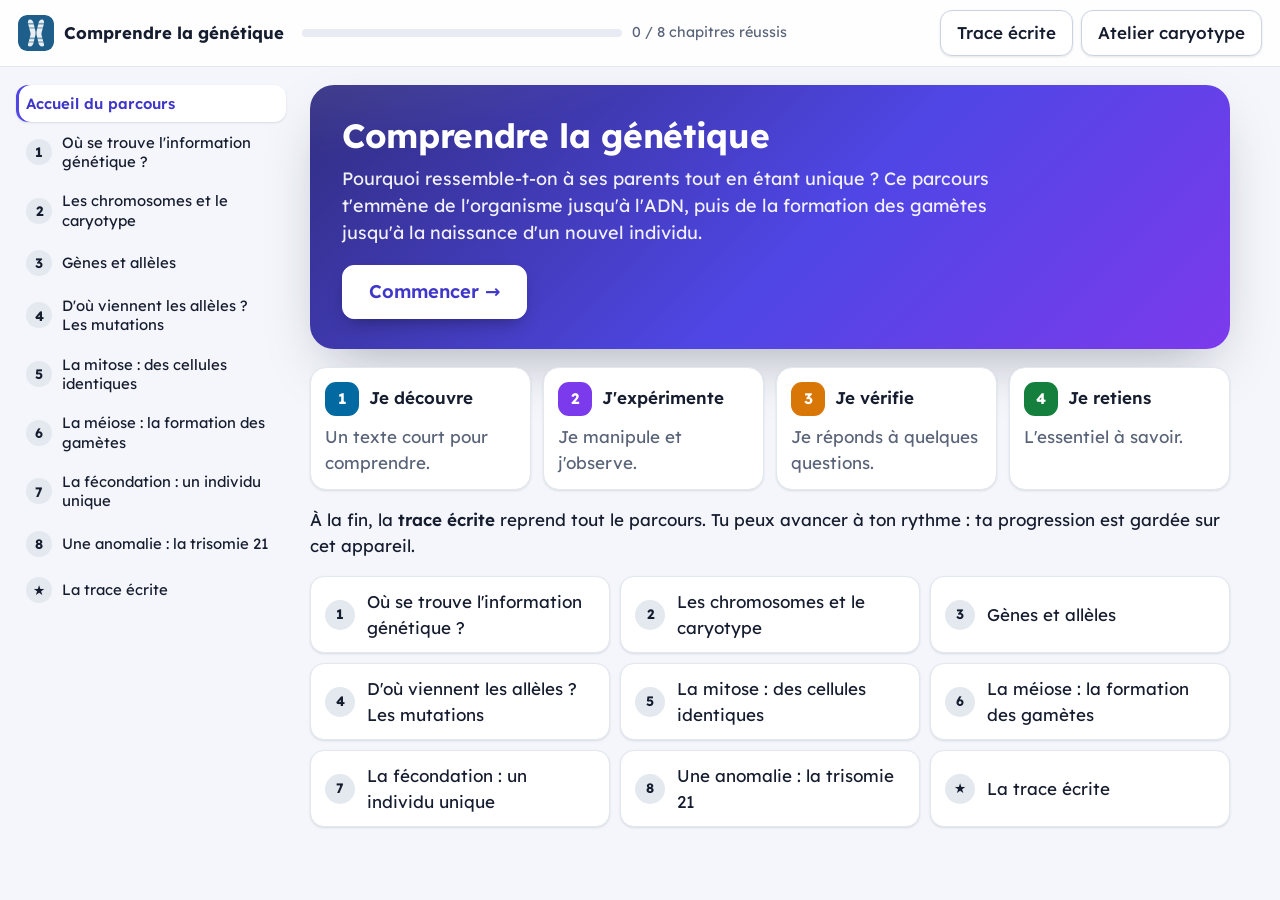
==== commit d75f37ca: "Refonte de l'interface : police Lexend hébergée, accueil en tableau de bord, atelier et parcours mod" ====
--- a/app/parcours.html
+++ b/app/parcours.html
@@ -6,8 +6,9 @@
   <title>Comprendre la génétique</title>
   <meta name="description" content="Parcours guidé de génétique (SVT, cycle 4) : ADN, chromosomes, caryotype, gènes et allèles, mutations, mitose, méiose, fécondation, trisomie 21, trace écrite.">
   <link rel="icon" href="img/icone.svg" type="image/svg+xml">
-  <link rel="stylesheet" href="css/style.css?v=13">
-  <link rel="stylesheet" href="css/parcours.css?v=13">
+  <link rel="preload" href="polices/lexend.woff2" as="font" type="font/woff2" crossorigin>
+  <link rel="stylesheet" href="css/style.css?v=15">
+  <link rel="stylesheet" href="css/parcours.css?v=15">
 </head>
 <body class="parcours">
 
@@ -33,8 +34,8 @@
   <main id="chapitre" tabindex="-1"></main>
 </div>
 
-<script src="js/bandes.js?v=13"></script>
-<script src="js/chromosome.js?v=13"></script>
-<script src="js/parcours.js?v=13"></script>
+<script src="js/bandes.js?v=15"></script>
+<script src="js/chromosome.js?v=15"></script>
+<script src="js/parcours.js?v=15"></script>
 </body>
 </html>
--- a/app/css/style.css
+++ b/app/css/style.css
@@ -1,120 +1,252 @@
+/* Caryotype — styles communs (accueil, atelier, boîtes de dialogue).
+ * Police Lexend (SIL OFL), hébergée avec l'application : aucun appel
+ * à un serveur extérieur. */
+@font-face {
+  font-family: "Lexend";
+  src: url("../polices/lexend.woff2") format("woff2");
+  font-weight: 100 900;
+  font-display: swap;
+}
+
 :root {
   --zoom: 1;
-  --fond: #f4f6f8;
+  --fond: #f4f6fb;
   --surface: #ffffff;
-  --texte: #1d2733;
-  --texte-doux: #5a6775;
-  --bordure: #d6dde4;
-  --primaire: #1d5f8a;
-  --primaire-clair: #e3eef6;
-  --juste: #1f8a4c;
-  --faux: #c62f2f;
+  --surface-2: #f8f9fd;
+  --texte: #161d2f;
+  --texte-doux: #5a6479;
+  --bordure: #e2e7f0;
+  --bordure-forte: #cbd3e1;
+  --primaire: #4f46e5;
+  --primaire-fonce: #3f37c9;
+  --primaire-clair: #eef0ff;
+  --accent: #f59e0b;
+  --juste: #15803d;
+  --juste-clair: #e8f7ee;
+  --faux: #dc2626;
+  --faux-clair: #fdecec;
   --lame: #eef0e6;
-  --rayon: 10px;
+  --rayon: 14px;
+  --rayon-petit: 10px;
+  --ombre-1: 0 1px 2px rgb(22 29 47 / 6%), 0 1px 3px rgb(22 29 47 / 6%);
+  --ombre-2: 0 10px 30px -10px rgb(22 29 47 / 22%), 0 2px 6px rgb(22 29 47 / 6%);
+  --ombre-3: 0 24px 60px -20px rgb(22 29 47 / 35%);
+  --police: "Lexend", system-ui, -apple-system, "Segoe UI", Roboto, Ubuntu, sans-serif;
   color-scheme: light;
 }
 
 * { box-sizing: border-box; }
+html { scroll-behavior: smooth; }
+@media (prefers-reduced-motion: reduce) {
+  html { scroll-behavior: auto; }
+  *, *::before, *::after { animation-duration: .01ms !important; transition-duration: .01ms !important; }
+}
 body {
   margin: 0;
-  font: 16px/1.45 system-ui, -apple-system, "Segoe UI", Roboto, Ubuntu, sans-serif;
+  font: 16px/1.5 var(--police);
   color: var(--texte);
   background: var(--fond);
+  -webkit-font-smoothing: antialiased;
 }
 [hidden] { display: none !important; }
-h1, h2, h3, h4 { line-height: 1.2; margin: 0; }
+h1, h2, h3, h4 { line-height: 1.2; margin: 0; letter-spacing: -.01em; }
 small { color: var(--texte-doux); }
-
-.page { max-width: 1500px; margin: 0 auto; padding: 16px; }
+b, strong { font-weight: 600; }
+
+.page { max-width: 1440px; margin: 0 auto; padding: 20px; }
 
 /* ---------- boutons ---------- */
 .btn, .btn-icone {
-  font: inherit;
-  border: 1px solid var(--bordure);
+  font: inherit; font-weight: 500;
+  display: inline-flex; align-items: center; justify-content: center; gap: 8px;
+  border: 1px solid var(--bordure-forte);
   background: var(--surface);
   color: var(--texte);
-  border-radius: 8px;
-  padding: 8px 14px;
+  border-radius: 12px;
+  padding: 9px 16px;
+  min-height: 44px;
   cursor: pointer;
-  min-height: 40px;
-}
-.btn:hover, .btn-icone:hover { border-color: var(--primaire); }
-.btn-principal { background: var(--primaire); border-color: var(--primaire); color: #fff; font-weight: 600; }
-.btn-principal:hover { background: #164b6d; }
-.btn-icone { width: 40px; padding: 0; display: inline-grid; place-items: center; font-size: 22px; }
-.lien { font: inherit; background: none; border: 0; color: var(--primaire); text-decoration: underline; cursor: pointer; padding: 0; }
-:focus-visible { outline: 3px solid #f0a020; outline-offset: 2px; }
+  text-decoration: none;
+  box-shadow: var(--ombre-1);
+  transition: background .15s, border-color .15s, box-shadow .15s, transform .1s, color .15s;
+}
+.btn:hover, .btn-icone:hover { border-color: var(--primaire); color: var(--primaire-fonce); }
+.btn:active, .btn-icone:active { transform: translateY(1px); }
+.btn:disabled, .btn-icone:disabled { opacity: .5; cursor: not-allowed; transform: none; }
+.btn svg { flex: none; }
+.btn-principal {
+  background: linear-gradient(180deg, #5b53ee, var(--primaire));
+  border-color: var(--primaire-fonce); color: #fff; font-weight: 600;
+  box-shadow: 0 1px 0 rgb(255 255 255 / 25%) inset, 0 6px 16px -6px rgb(79 70 229 / 60%);
+}
+.btn-principal:hover { background: var(--primaire-fonce); color: #fff; border-color: var(--primaire-fonce); }
+.btn-icone { width: 44px; padding: 0; font-size: 22px; }
+.lien { font: inherit; background: none; border: 0; color: var(--primaire); text-decoration: underline; text-underline-offset: 3px; cursor: pointer; padding: 0; }
+.lien:hover { color: var(--primaire-fonce); }
+:focus-visible { outline: 3px solid var(--accent); outline-offset: 2px; border-radius: 6px; }
 
 /* ---------- accueil ---------- */
-.entete-accueil { display: flex; gap: 16px; align-items: center; margin: 12px 0 28px; }
-.entete-accueil h1 { font-size: 2.2rem; color: var(--primaire); }
-.entete-accueil p { margin: 4px 0 0; color: var(--texte-doux); }
-#accueil section { margin-bottom: 28px; }
-#accueil h2 { font-size: 1.15rem; margin-bottom: 12px; }
-.cartes { display: grid; grid-template-columns: repeat(auto-fill, minmax(230px, 1fr)); gap: 12px; }
+.hero {
+  position: relative; overflow: hidden;
+  display: grid; grid-template-columns: minmax(0, 1.15fr) minmax(0, 1fr); gap: 24px; align-items: center;
+  background:
+    radial-gradient(1200px 400px at -10% -40%, rgb(255 255 255 / 18%), transparent 60%),
+    linear-gradient(135deg, #312e81 0%, #4f46e5 55%, #7c3aed 100%);
+  color: #fff; border-radius: 24px; padding: 34px 36px; margin: 4px 0 18px;
+  box-shadow: var(--ombre-3);
+}
+.hero-marque { display: flex; align-items: center; gap: 10px; font-weight: 700; font-size: 1.1rem; opacity: .95; margin-bottom: 18px; }
+.hero-marque img { border-radius: 10px; box-shadow: 0 4px 12px rgb(0 0 0 / 25%); }
+.hero h1 { font-size: clamp(1.8rem, 3.6vw, 2.7rem); font-weight: 700; margin-bottom: 10px; }
+.hero-texte > p { margin: 0 0 18px; font-size: 1.08rem; opacity: .92; max-width: 560px; }
+.hero-puces { display: flex; flex-wrap: wrap; gap: 8px; }
+.hero-puces span { font-size: .85rem; padding: 5px 12px; border-radius: 999px; background: rgb(255 255 255 / 14%); border: 1px solid rgb(255 255 255 / 22%); }
+.hero-visuel {
+  display: flex; align-items: flex-end; justify-content: center; gap: 10px; flex-wrap: nowrap;
+  min-height: 200px; padding: 22px 16px; border-radius: 20px;
+  background: radial-gradient(ellipse at 50% 40%, #fbfbf4 0%, #eceee2 70%, #dfe2d4 100%);
+  box-shadow: 0 0 0 6px rgb(255 255 255 / 12%), inset 0 2px 10px rgb(0 0 0 / 12%);
+}
+.hero-visuel .paire { display: flex; gap: 4px; align-items: center; flex-direction: column; }
+.hero-visuel .paire > div { display: flex; gap: 3px; align-items: flex-end; }
+.hero-visuel img { width: auto; height: auto; max-height: calc(var(--h) * 1px); }
+@media (max-width: 1100px) { .hero-visuel img { max-height: calc(var(--h) * .75px); } .hero-visuel { gap: 6px; } }
+@media (max-width: 480px) {
+  .hero-visuel img { max-height: calc(var(--h) * .6px); }
+  .hero-visuel { gap: 8px; }
+  .hero-visuel .paire:nth-child(2), .hero-visuel .paire:nth-child(4) { display: none; }
+}
+input[type=range] { accent-color: var(--primaire); }
+.hero-visuel .paire span { font-size: .75rem; font-weight: 600; color: #6b6f5e; }
+@media (max-width: 820px) {
+  .hero { grid-template-columns: minmax(0, 1fr); padding: 26px 22px; }
+  .hero-visuel { min-height: 0; padding: 14px; gap: 6px; }
+}
+
+.bandeau-prof {
+  display: flex; align-items: center; gap: 12px 16px; flex-wrap: wrap;
+  background: var(--surface); border: 1px solid var(--bordure); border-radius: var(--rayon);
+  padding: 12px 14px 12px 16px; margin: 0 0 18px; box-shadow: var(--ombre-1);
+}
+.bandeau-prof p { margin: 0; flex: 1 1 320px; color: var(--texte-doux); }
+.bandeau-prof p b { color: var(--texte); }
+.bp-icone { display: grid; place-items: center; width: 42px; height: 42px; border-radius: 12px; background: #fff4dd; color: #b45309; flex: none; }
+.mode-eleve .partie-prof { display: none !important; }
+
+.entrees { display: grid; grid-template-columns: repeat(2, minmax(0, 1fr)); gap: 18px; margin-bottom: 36px; }
+@media (max-width: 820px) { .entrees { grid-template-columns: minmax(0, 1fr); } }
+.entree {
+  position: relative; display: flex; flex-direction: column; gap: 8px; text-decoration: none; color: var(--texte);
+  background: var(--surface); border: 1px solid var(--bordure); border-radius: 20px; padding: 24px;
+  box-shadow: var(--ombre-1); transition: transform .18s, box-shadow .18s, border-color .18s;
+}
+.entree:hover { transform: translateY(-3px); box-shadow: var(--ombre-2); border-color: var(--bordure-forte); }
+.entree-icone { display: grid; place-items: center; width: 54px; height: 54px; border-radius: 16px; margin-bottom: 6px; }
+.entree-parcours .entree-icone { background: var(--primaire-clair); color: var(--primaire); }
+.entree-atelier .entree-icone { background: #e7f6ef; color: #0f766e; }
+.entree-sur { font-size: .8rem; font-weight: 600; text-transform: uppercase; letter-spacing: .08em; color: var(--texte-doux); }
+.entree-titre { font-size: 1.45rem; font-weight: 700; }
+.entree-texte { color: var(--texte-doux); }
+.entree-progres { display: flex; align-items: center; gap: 10px; font-size: .9rem; color: var(--texte-doux); margin-top: 4px; }
+.barre-progres { flex: 1; max-width: 220px; height: 8px; border-radius: 99px; background: #e8ebf3; overflow: hidden; }
+.barre-progres > span { display: block; height: 100%; width: 0; border-radius: 99px; background: linear-gradient(90deg, #22c55e, var(--juste)); transition: width .5s; }
+.entree-action { margin-top: auto; padding-top: 12px; font-weight: 600; color: var(--primaire); display: inline-flex; gap: 6px; }
+.entree-atelier .entree-action { color: #0f766e; }
+.entree-action span { transition: transform .18s; }
+.entree:hover .entree-action span { transform: translateX(3px); }
+.entree-atelier:hover .entree-action span { transform: translateY(3px); }
+
+.atelier { scroll-margin-top: 16px; }
+.atelier-entete { display: flex; flex-wrap: wrap; align-items: center; justify-content: space-between; gap: 12px; margin-bottom: 6px; }
+.atelier-entete h2 { font-size: 1.5rem; }
+.atelier-aide { margin: 0 0 16px; color: var(--texte-doux); font-size: .92rem; }
+
+/* contrôle segmenté (choix dessins / photos) */
+.segment { display: inline-flex; padding: 4px; gap: 4px; background: #e9ecf4; border-radius: 14px; }
+.segment label { position: relative; cursor: pointer; }
+.segment input { position: absolute; opacity: 0; inset: 0; margin: 0; width: 100%; height: 100%; cursor: pointer; }
+.segment span { display: block; padding: 8px 16px; border-radius: 10px; font-weight: 500; color: var(--texte-doux); transition: background .15s, color .15s, box-shadow .15s; }
+.segment input:checked + span { background: var(--surface); color: var(--texte); box-shadow: var(--ombre-1); }
+.segment input:focus-visible + span { outline: 3px solid var(--accent); }
+
+.cartes { display: grid; grid-template-columns: repeat(auto-fill, minmax(240px, 1fr)); gap: 14px; }
 .carte {
-  font: inherit; text-align: left; cursor: pointer;
-  background: var(--surface); border: 1px solid var(--bordure); border-radius: var(--rayon);
-  padding: 16px; display: flex; flex-direction: column; gap: 6px; color: var(--texte-doux);
-  transition: border-color .15s, box-shadow .15s, transform .15s;
-}
-.carte:hover { border-color: var(--primaire); box-shadow: 0 4px 14px rgb(29 95 138 / 15%); transform: translateY(-1px); }
-.carte-titre { color: var(--primaire); font-weight: 700; font-size: 1.05rem; }
-.bascule { display: flex; flex-wrap: wrap; gap: 10px; }
-.bascule label {
-  background: var(--surface); border: 1px solid var(--bordure); border-radius: 8px;
-  padding: 10px 14px; cursor: pointer;
-}
-.bascule label:has(input:checked) { border-color: var(--primaire); background: var(--primaire-clair); }
-.pied-accueil { color: var(--texte-doux); }
-.bandeau-prof { display: flex; align-items: center; gap: 12px 16px; flex-wrap: wrap; justify-content: space-between;
-  background: #fff7e6; border: 1px solid #f0c674; border-radius: var(--rayon); padding: 10px 14px; margin: -12px 0 18px; }
-.bandeau-prof p { margin: 0; flex: 1 1 320px; }
-.mode-eleve .partie-prof { display: none !important; }
+  font: inherit; text-align: left; cursor: pointer; color: var(--texte);
+  background: var(--surface); border: 1px solid var(--bordure); border-radius: 18px;
+  padding: 18px; display: flex; flex-direction: column; gap: 8px;
+  box-shadow: var(--ombre-1);
+  transition: border-color .18s, box-shadow .18s, transform .18s;
+}
+.carte:hover { border-color: var(--bordure-forte); box-shadow: var(--ombre-2); transform: translateY(-3px); }
+.carte-haut { display: flex; justify-content: space-between; align-items: center; margin-bottom: 4px; }
+.carte-icone { display: grid; place-items: center; width: 44px; height: 44px; border-radius: 13px; }
+.ic-1 { background: #e0f2fe; color: #0369a1; }
+.ic-2 { background: #fce7f3; color: #be185d; }
+.ic-3 { background: #fef3c7; color: #b45309; }
+.ic-4 { background: #ede9fe; color: #6d28d9; }
+.niveau { font-size: .75rem; font-weight: 600; padding: 3px 10px; border-radius: 99px; background: var(--surface-2); border: 1px solid var(--bordure); color: var(--texte-doux); }
+.carte-titre { font-weight: 700; font-size: 1.1rem; }
+.carte-texte { color: var(--texte-doux); font-size: .95rem; }
+.carte-go { margin-top: auto; padding-top: 6px; font-weight: 600; font-size: .92rem; color: var(--primaire); opacity: 0; transform: translateX(-4px); transition: opacity .18s, transform .18s; }
+.carte:hover .carte-go, .carte:focus-visible .carte-go { opacity: 1; transform: none; }
+@media (hover: none) { .carte-go { opacity: 1; transform: none; } }
+
+.pied-accueil { margin-top: 40px; padding-top: 18px; border-top: 1px solid var(--bordure); color: var(--texte-doux); font-size: .9rem; }
+
+/* espace enseignant */
 .guide-prof { margin: 0 0 6px; padding-left: 22px; display: flex; flex-direction: column; gap: 4px; }
-.encadre-lien { border-color: var(--primaire) !important; background: var(--primaire-clair); }
+.encadre-lien { border-color: #c7cbfa !important; background: var(--primaire-clair) !important; }
 .encadre-lien input { width: 100%; }
-.carte-parcours {
-  display: flex; flex-direction: column; gap: 6px; text-decoration: none;
-  background: linear-gradient(135deg, #1d5f8a, #3b7fae); color: #fff;
-  border-radius: 16px; padding: 22px 24px; margin-bottom: 30px;
-  box-shadow: 0 6px 20px rgb(29 95 138 / 25%); transition: transform .15s, box-shadow .15s;
-}
-.carte-parcours:hover { transform: translateY(-2px); box-shadow: 0 10px 26px rgb(29 95 138 / 30%); }
-.cp-titre { font-size: 1.5rem; font-weight: 800; }
-.cp-texte { opacity: .95; max-width: 760px; }
-.cp-action { align-self: flex-start; margin-top: 6px; background: #fff; color: #1d5f8a; font-weight: 700; border-radius: 8px; padding: 8px 14px; }
-.titre-atelier { font-size: 1.3rem; color: var(--primaire); margin-bottom: 12px; }
-#accueil h3 { font-size: 1.05rem; margin: 0 0 10px; }
-#retour-parcours { text-decoration: none; display: inline-flex; align-items: center; }
+#retour-parcours { text-decoration: none; }
 
 /* ---------- barre de l'activité ---------- */
-.barre { display: flex; flex-wrap: wrap; align-items: center; gap: 12px; margin-bottom: 8px; }
-.titre-activite { flex: 1 1 220px; }
-.titre-activite h1 { font-size: 1.35rem; color: var(--primaire); }
-.code { color: var(--texte-doux); font-size: .9rem; font-variant-numeric: tabular-nums; }
-.eleve { display: flex; align-items: center; gap: 6px; color: var(--texte-doux); }
-.eleve input { font: inherit; padding: 7px 10px; border: 1px solid var(--bordure); border-radius: 8px; width: 210px; max-width: 50vw; }
-.outils { display: flex; gap: 6px; }
-.consigne { margin: 0 0 12px; padding: 10px 14px; background: var(--primaire-clair); border-radius: 8px; }
+.barre {
+  position: sticky; top: 0; z-index: 40;
+  display: flex; flex-wrap: wrap; align-items: center; gap: 10px 14px;
+  margin: -20px -20px 14px; padding: 12px 20px;
+  background: rgb(255 255 255 / 88%); backdrop-filter: saturate(1.4) blur(10px);
+  -webkit-backdrop-filter: saturate(1.4) blur(10px);
+  border-bottom: 1px solid var(--bordure);
+}
+.titre-activite { flex: 1 1 220px; display: flex; flex-direction: column; gap: 2px; }
+.titre-activite h1 { font-size: 1.3rem; font-weight: 700; }
+.code { color: var(--texte-doux); font-size: .85rem; font-variant-numeric: tabular-nums; }
+.eleve { display: flex; align-items: center; gap: 8px; color: var(--texte-doux); font-size: .9rem; }
+.eleve input { font: inherit; padding: 9px 12px; border: 1px solid var(--bordure-forte); border-radius: 12px; width: 220px; max-width: 50vw; background: var(--surface); }
+.outils { display: flex; gap: 8px; align-items: center; }
+.zoom-groupe { display: inline-flex; border: 1px solid var(--bordure-forte); border-radius: 12px; overflow: hidden; box-shadow: var(--ombre-1); }
+.zoom-groupe .btn-icone { border: 0; border-radius: 0; box-shadow: none; }
+.zoom-groupe .btn-icone + .btn-icone { border-left: 1px solid var(--bordure); }
+.consigne {
+  display: flex; gap: 12px; align-items: flex-start;
+  margin: 0 0 14px; padding: 12px 16px; border-radius: var(--rayon);
+  background: var(--primaire-clair); border: 1px solid #dadffd; color: #2b2f6b;
+}
+.consigne::before {
+  content: ""; flex: none; width: 22px; height: 22px; margin-top: 1px;
+  background: var(--primaire);
+  -webkit-mask: url("data:image/svg+xml,%3Csvg xmlns='http://www.w3.org/2000/svg' viewBox='0 0 24 24'%3E%3Cpath d='M12 2a10 10 0 1 0 0 20 10 10 0 0 0 0-20zm1 15h-2v-6h2v6zm0-8h-2V7h2v2z'/%3E%3C/svg%3E") center / contain no-repeat;
+          mask: url("data:image/svg+xml,%3Csvg xmlns='http://www.w3.org/2000/svg' viewBox='0 0 24 24'%3E%3Cpath d='M12 2a10 10 0 1 0 0 20 10 10 0 0 0 0-20zm1 15h-2v-6h2v6zm0-8h-2V7h2v2z'/%3E%3C/svg%3E") center / contain no-repeat;
+}
 
 /* ---------- espace de travail ---------- */
-.espace { display: grid; grid-template-columns: minmax(0, 1fr); gap: 14px; }
+.espace { display: grid; grid-template-columns: minmax(0, 1fr); gap: 16px; }
 @media (min-width: 1150px) {
   .espace { grid-template-columns: minmax(0, 1fr) minmax(0, 1fr); align-items: start; }
 }
-.panneau { background: var(--surface); border: 1px solid var(--bordure); border-radius: var(--rayon); padding: 12px; }
-.panneau h2 { font-size: 1rem; margin-bottom: 8px; display: flex; justify-content: space-between; gap: 8px; }
-.compteur { font-weight: 400; color: var(--texte-doux); font-size: .9rem; }
-.astuce { margin: 8px 0 0; font-size: .85rem; color: var(--texte-doux); }
+.panneau { background: var(--surface); border: 1px solid var(--bordure); border-radius: 18px; padding: 16px; box-shadow: var(--ombre-1); }
+.panneau h2 { font-size: 1.02rem; font-weight: 600; margin-bottom: 12px; display: flex; justify-content: space-between; align-items: center; gap: 8px; }
+.compteur { font-weight: 500; color: var(--texte-doux); font-size: .82rem; background: var(--surface-2); border: 1px solid var(--bordure); padding: 3px 10px; border-radius: 99px; }
+.astuce { margin: 10px 0 0; font-size: .85rem; color: var(--texte-doux); }
 
 #lame {
   position: relative;
   height: calc(620px * var(--zoom));
   min-height: 380px;
   border-radius: 50% / 18%;
-  background: radial-gradient(ellipse at 50% 45%, #fbfbf4 0%, var(--lame) 60%, #dfe2d4 100%);
+  background: radial-gradient(ellipse at 50% 45%, #fdfdf7 0%, var(--lame) 60%, #dde0d1 100%);
   border: 1px solid #d3d6c6;
+  box-shadow: inset 0 2px 12px rgb(0 0 0 / 8%);
   overflow: hidden;
   touch-action: none;
 }
@@ -128,31 +260,31 @@
   line-height: 0;
   border-radius: 4px;
 }
-.chromo img { display: block; pointer-events: none; }
-.chromo:hover img { filter: drop-shadow(0 0 2px rgb(29 95 138 / 70%)); }
-.chromo.choisi img { filter: drop-shadow(0 0 2px #1d5f8a) drop-shadow(0 0 3px #1d5f8a); }
-.chromo.juste img { filter: drop-shadow(0 0 1.5px var(--juste)) drop-shadow(0 0 2px var(--juste)); }
-.chromo.faux img { filter: drop-shadow(0 0 1.5px var(--faux)) drop-shadow(0 0 2.5px var(--faux)); }
+.chromo img { display: block; pointer-events: none; transition: filter .12s; }
+.chromo:hover img { filter: drop-shadow(0 0 2px rgb(79 70 229 / 75%)); }
+.chromo.choisi img { filter: drop-shadow(0 0 2px var(--primaire)) drop-shadow(0 0 4px var(--primaire)); }
+.chromo.juste img { filter: drop-shadow(0 0 1.5px var(--juste)) drop-shadow(0 0 2.5px var(--juste)); }
+.chromo.faux img { filter: drop-shadow(0 0 1.5px var(--faux)) drop-shadow(0 0 3px var(--faux)); }
 .chromo.glisse { position: fixed; z-index: 1000; cursor: grabbing; pointer-events: none; }
-.chromo.glisse img { filter: drop-shadow(0 6px 8px rgb(0 0 0 / 30%)); }
+.chromo.glisse img { filter: drop-shadow(0 8px 10px rgb(0 0 0 / 30%)); }
 
 /* ---------- caryogramme ---------- */
-#caryogramme { display: flex; flex-direction: column; gap: 6px; overflow-x: auto; padding-bottom: 4px; }
+#caryogramme { display: flex; flex-direction: column; gap: 8px; overflow-x: auto; padding-bottom: 4px; }
 .rangee { display: flex; justify-content: space-around; gap: 6px; }
 .case {
   flex: 1 1 0;
   min-width: calc(54px * var(--zoom));
   display: flex; flex-direction: column; align-items: stretch;
-  border-radius: 8px;
+  border-radius: 10px;
   padding: 4px 3px 2px;
   cursor: pointer;
-  transition: background .12s;
-}
-.case:hover { background: #f3f7fa; }
+  transition: background .12s, box-shadow .12s;
+}
+.case:hover { background: var(--surface-2); }
 .case.survol { background: var(--primaire-clair); box-shadow: inset 0 0 0 2px var(--primaire); }
 .contenu {
   display: flex; align-items: flex-end; justify-content: center; gap: calc(4px * var(--zoom));
-  border-bottom: 2px solid #9aa8b5;
+  border-bottom: 2px solid #b4bdcc;
   padding-bottom: 3px;
 }
 .rangee:nth-child(1) .contenu { min-height: calc(200px * var(--zoom)); }
@@ -160,57 +292,68 @@
 .rangee:nth-child(3) .contenu { min-height: calc(95px * var(--zoom)); }
 .rangee:nth-child(4) .contenu { min-height: calc(125px * var(--zoom)); }
 .case .chromo { position: static; }
-.modele { opacity: .22; pointer-events: none; margin-right: 2px; }
-.etiquette { text-align: center; font-weight: 600; font-size: .9rem; color: var(--texte-doux); }
+.modele { opacity: .2; pointer-events: none; margin-right: 2px; }
+.etiquette { text-align: center; font-weight: 600; font-size: .85rem; color: var(--texte-doux); padding-top: 2px; }
 
 /* ---------- questions et bilan ---------- */
-#questions { margin-top: 14px; }
+#questions { margin-top: 16px; }
 .grille-questions { display: grid; grid-template-columns: repeat(auto-fit, minmax(220px, 1fr)); gap: 12px; }
-.q { display: flex; flex-direction: column; gap: 6px; border: 1px solid var(--bordure); border-radius: 8px; padding: 10px; margin: 0; }
-.q legend { padding: 0 4px; }
-.q input[type=number], .q input[type=text], .q select, .q textarea {
-  font: inherit; padding: 7px 9px; border: 1px solid var(--bordure); border-radius: 6px; width: 100%;
+.q { display: flex; flex-direction: column; gap: 6px; border: 1px solid var(--bordure); border-radius: var(--rayon-petit); padding: 12px; margin: 0; background: var(--surface-2); }
+.q legend { padding: 0 6px; font-weight: 600; }
+.q input[type=number], .q input[type=text], .q select, .q textarea,
+.dlg select, .dlg input[type=text] {
+  font: inherit; padding: 9px 11px; border: 1px solid var(--bordure-forte); border-radius: 10px; width: 100%; background: var(--surface); color: var(--texte);
+  transition: border-color .15s, box-shadow .15s;
+}
+.q input:focus, .q select:focus, .q textarea:focus, .dlg select:focus, .dlg input[type=text]:focus, .eleve input:focus, textarea:focus {
+  outline: none; border-color: var(--primaire); box-shadow: 0 0 0 4px rgb(79 70 229 / 15%);
 }
 .q-large { grid-column: 1 / -1; }
 .quel { display: flex; align-items: center; gap: 6px; }
 .quel select { width: auto; }
-.q-juste { border-color: var(--juste); box-shadow: inset 4px 0 0 var(--juste); }
-.q-faux { border-color: var(--faux); box-shadow: inset 4px 0 0 var(--faux); }
-
-.actions { display: flex; flex-wrap: wrap; gap: 10px; margin: 14px 0; }
-.bilan { background: var(--surface); border: 1px solid var(--bordure); border-left: 5px solid #e0a020; border-radius: 8px; padding: 6px 14px; }
+.q-juste { border-color: #9ad8b1; background: var(--juste-clair); box-shadow: inset 4px 0 0 var(--juste); }
+.q-faux { border-color: #f3b1b1; background: var(--faux-clair); box-shadow: inset 4px 0 0 var(--faux); }
+
+.actions { display: flex; flex-wrap: wrap; gap: 10px; margin: 16px 0; }
+#btn-verifier { min-width: 160px; font-size: 1.05rem; }
+.bilan { background: var(--surface); border: 1px solid var(--bordure); border-left: 6px solid var(--accent); border-radius: var(--rayon); padding: 8px 18px; box-shadow: var(--ombre-1); animation: monte .25s ease; }
+@keyframes monte { from { transform: translateY(6px); } to { transform: none; } }
 .bilan p { margin: 8px 0; }
-.rendu { margin: 14px 0; padding: 10px 14px; background: var(--primaire-clair); border-radius: 8px; display: flex; flex-direction: column; gap: 8px; align-items: flex-start; }
+.rendu { margin: 16px 0; padding: 14px 18px; background: var(--primaire-clair); border: 1px solid #dadffd; border-radius: var(--rayon); display: flex; flex-direction: column; gap: 10px; align-items: flex-start; }
 .rendu p { margin: 0; }
-.rendu textarea, #prof-rendus { width: 100%; font: .85rem ui-monospace, monospace; padding: 6px 8px; border: 1px solid var(--bordure); border-radius: 6px; word-break: break-all; }
+.rendu textarea, #prof-rendus { width: 100%; font: .85rem ui-monospace, monospace; padding: 8px 10px; border: 1px solid var(--bordure-forte); border-radius: 10px; word-break: break-all; }
 .tableau-defile { overflow-x: auto; }
 .tableau-rendus { border-collapse: collapse; width: 100%; font-size: .9rem; }
-.tableau-rendus th, .tableau-rendus td { border-bottom: 1px solid var(--bordure); padding: 5px 6px; text-align: left; vertical-align: top; }
+.tableau-rendus th, .tableau-rendus td { border-bottom: 1px solid var(--bordure); padding: 6px 8px; text-align: left; vertical-align: top; }
+.tableau-rendus th { font-weight: 600; color: var(--texte-doux); font-size: .82rem; }
 .rendu-justif td { color: var(--texte-doux); font-size: .85rem; border-bottom-width: 2px; }
 .rendu-erreur td { color: var(--faux); }
-.bilan-ok { border-left-color: var(--juste); }
+.bilan-ok { border-left-color: var(--juste); background: linear-gradient(90deg, var(--juste-clair), var(--surface) 40%); }
 .bilan-solution { border-left-color: var(--primaire); }
 .bilan .ok { color: var(--juste); font-weight: 600; }
 .bilan .conseil { color: var(--texte-doux); }
 .source { color: var(--texte-doux); font-size: .85rem; }
 
 /* ---------- boîtes de dialogue ---------- */
-dialog { border: 0; border-radius: 14px; padding: 0; max-width: min(860px, calc(100vw - 32px)); box-shadow: 0 20px 60px rgb(0 0 0 / 30%); }
-dialog::backdrop { background: rgb(20 30 40 / 45%); }
-.dlg { padding: 20px 22px; }
-.dlg h2 { color: var(--primaire); margin-bottom: 10px; }
-.dlg h3 { margin: 14px 0 8px; }
-.dlg fieldset { border: 1px solid var(--bordure); border-radius: 8px; margin: 12px 0; padding: 10px 12px; display: flex; flex-direction: column; gap: 6px; }
-.dlg select, .dlg input[type=text] { font: inherit; padding: 7px 9px; border: 1px solid var(--bordure); border-radius: 6px; }
-.dlg-actions { display: flex; gap: 8px; justify-content: flex-end; margin-top: 12px; flex-wrap: wrap; }
-.note { color: var(--texte-doux); font-size: .92rem; }
+dialog { border: 0; border-radius: 20px; padding: 0; max-width: min(880px, calc(100vw - 24px)); box-shadow: var(--ombre-3); color: var(--texte); }
+dialog[open] { animation: ouvre .2s ease; }
+@keyframes ouvre { from { transform: translateY(10px) scale(.98); } to { transform: none; } }
+dialog::backdrop { background: rgb(17 24 39 / 50%); backdrop-filter: blur(3px); }
+.dlg { padding: 24px 26px; }
+.dlg h2 { font-size: 1.4rem; margin-bottom: 12px; }
+.dlg h3 { margin: 16px 0 8px; }
+.dlg fieldset { border: 1px solid var(--bordure); border-radius: var(--rayon); margin: 14px 0; padding: 12px 16px 14px; display: flex; flex-direction: column; gap: 8px; background: var(--surface-2); }
+.dlg legend { font-weight: 600; padding: 0 6px; }
+.dlg-actions { display: flex; gap: 8px; justify-content: flex-end; margin-top: 14px; flex-wrap: wrap; }
+.note { color: var(--texte-doux); font-size: .92rem; margin: 0; }
 .liste-cas { display: grid; grid-template-columns: repeat(auto-fit, minmax(260px, 1fr)); gap: 10px; }
 .liste-cas h4 { margin: 4px 0; font-size: .95rem; }
-.liste-cas label { display: block; padding: 2px 0; }
+.liste-cas label { display: block; padding: 3px 0; }
 .champ-lien { display: flex; flex-direction: column; gap: 4px; margin-top: 12px; }
 .champ-lien input { width: 100%; font-size: .85rem; }
 .ligne { display: flex; gap: 8px; flex-wrap: wrap; }
 .ligne input { flex: 1 1 160px; }
+input[type=checkbox], input[type=radio] { accent-color: var(--primaire); width: 1.05em; height: 1.05em; }
 #planche { display: flex; flex-wrap: wrap; align-items: flex-end; gap: 10px 12px; }
 #planche figure { margin: 0; text-align: center; }
 #planche figcaption { font-size: .8rem; font-weight: 600; color: var(--texte-doux); }
@@ -218,34 +361,39 @@
 /* ---------- loupe ---------- */
 #loupe {
   position: fixed; right: 16px; bottom: 16px; z-index: 900;
-  background: var(--surface); border: 1px solid var(--bordure); border-radius: var(--rayon);
-  box-shadow: 0 8px 24px rgb(0 0 0 / 18%);
-  padding: 8px 14px 12px;
+  background: rgb(255 255 255 / 94%); backdrop-filter: blur(8px);
+  border: 1px solid var(--bordure); border-radius: 18px;
+  box-shadow: var(--ombre-3);
+  padding: 8px 16px 14px;
   display: flex; flex-direction: column; align-items: center; gap: 6px;
   max-height: 50vh; overflow: hidden;
   pointer-events: none;
 }
 #loupe.a-gauche { right: auto; left: 16px; }
 #loupe img { display: block; max-height: calc(50vh - 40px); object-fit: contain; }
-.loupe-titre { font-size: .8rem; font-weight: 600; color: var(--texte-doux); }
+.loupe-titre { font-size: .75rem; font-weight: 600; color: var(--texte-doux); text-transform: uppercase; letter-spacing: .08em; }
 
 .impression-entete { display: none; }
 
 @media (max-width: 640px) {
-  .page { padding: 10px; }
+  .page { padding: 12px; }
+  .barre { margin: -12px -12px 12px; padding: 10px 12px; }
   .eleve input { width: 100%; }
   .eleve { flex: 1 1 100%; }
-  #lame { border-radius: 14px; }
+  #lame { border-radius: 16px; }
+  .outils .btn .txt { display: none; }
+  .dlg { padding: 18px 16px; }
 }
 
 /* ---------- impression : le caryogramme et les réponses ---------- */
 @media print {
   body { background: #fff; }
-  .barre, .consigne, #panneau-lame, .actions, .astuce, .modele, #loupe { display: none !important; }
+  .barre, .consigne, #panneau-lame, .actions, .astuce, .modele, #loupe, .rendu { display: none !important; }
   .impression-entete { display: block; font-weight: 600; margin-bottom: 10px; }
   .espace { display: block; }
-  .panneau { border: 0; padding: 0; }
+  .panneau { border: 0; padding: 0; box-shadow: none; }
   .case:hover { background: none; }
   #caryogramme { overflow: visible; }
-  .bilan { border: 1px solid #999; }
-}
+  .bilan { border: 1px solid #999; box-shadow: none; animation: none; }
+  .q { background: none; }
+}
--- a/app/css/parcours.css
+++ b/app/css/parcours.css
@@ -4,23 +4,26 @@
 .p-entete {
   position: sticky; top: 0; z-index: 50;
   display: flex; flex-wrap: wrap; align-items: center; gap: 10px 18px;
-  padding: 10px 16px; background: var(--surface); border-bottom: 1px solid var(--bordure);
-}
-.p-marque { display: flex; align-items: center; gap: 10px; text-decoration: none; color: var(--primaire); font-weight: 700; font-size: 1.1rem; }
+  padding: 10px 18px; background: rgb(255 255 255 / 88%);
+  backdrop-filter: saturate(1.4) blur(10px); -webkit-backdrop-filter: saturate(1.4) blur(10px);
+  border-bottom: 1px solid var(--bordure);
+}
+.p-marque { display: flex; align-items: center; gap: 10px; text-decoration: none; color: var(--texte); font-weight: 700; font-size: 1.05rem; }
+.p-marque img { border-radius: 9px; }
 .p-progression { flex: 1 1 200px; display: flex; align-items: center; gap: 10px; color: var(--texte-doux); font-size: .9rem; }
-.p-barre { flex: 1; height: 10px; border-radius: 6px; background: #e3e9ef; overflow: hidden; max-width: 320px; }
-#p-barre-remplie { height: 100%; width: 0; background: var(--juste); transition: width .4s; }
+.p-barre { flex: 1; height: 8px; border-radius: 99px; background: #e8ebf3; overflow: hidden; max-width: 320px; }
+#p-barre-remplie { height: 100%; width: 0; border-radius: 99px; background: linear-gradient(90deg, #22c55e, var(--juste)); transition: width .4s; }
 .p-liens { display: flex; gap: 8px; }
 .p-liens .btn { text-decoration: none; display: inline-flex; align-items: center; }
 
 .p-corps { display: grid; grid-template-columns: 270px minmax(0, 1fr); gap: 24px; max-width: 1280px; margin: 0 auto; padding: 18px 16px 60px; }
 #sommaire ol { list-style: none; padding: 0; margin: 0; position: sticky; top: 76px; display: flex; flex-direction: column; gap: 2px; }
-#sommaire a { display: flex; gap: 10px; align-items: center; padding: 8px 10px; border-radius: 8px; color: var(--texte); text-decoration: none; font-size: .95rem; line-height: 1.3; }
-#sommaire a:hover { background: var(--primaire-clair); }
-#sommaire a.actif { background: var(--primaire); color: #fff; }
+#sommaire a { display: flex; gap: 10px; align-items: center; padding: 9px 10px; border-radius: 12px; color: var(--texte); text-decoration: none; font-size: .93rem; line-height: 1.3; transition: background .15s; }
+#sommaire a:hover { background: #e9ecf6; }
+#sommaire a.actif { background: var(--surface); color: var(--primaire-fonce); font-weight: 600; box-shadow: var(--ombre-1), inset 3px 0 0 var(--primaire); }
 .s-num { flex: 0 0 26px; height: 26px; border-radius: 50%; display: grid; place-items: center; background: #e3e9ef; color: var(--texte); font-size: .85rem; font-weight: 700; }
 #sommaire a.fait .s-num { background: var(--juste); color: #fff; }
-#sommaire a.actif .s-num { background: #fff; color: var(--primaire); }
+#sommaire a.actif .s-num { background: var(--primaire); color: #fff; }
 
 .p-menu, .s-atelier, .p-voile { display: none; }
 @media (max-width: 900px) {
@@ -48,19 +51,17 @@
 /* ---------- chapitre ---------- */
 #chapitre:focus { outline: none; }
 .chap, .trace { max-width: 920px; }
-.chap-num { color: var(--texte-doux); font-weight: 600; margin: 4px 0; text-transform: uppercase; letter-spacing: .04em; font-size: .8rem; }
-.chap h1, .trace h1 { font-size: 1.9rem; color: var(--primaire); margin-bottom: 18px; }
-.bloc { scroll-margin-top: 90px; background: var(--surface); border: 1px solid var(--bordure); border-radius: 14px; padding: 16px 20px; margin-bottom: 18px; }
-.bloc h2 { display: flex; align-items: center; gap: 10px; font-size: 1.2rem; margin-bottom: 10px; }
+.chap-num { display: inline-block; color: var(--primaire-fonce); background: var(--primaire-clair); font-weight: 600; margin: 4px 0 10px; padding: 4px 12px; border-radius: 99px; text-transform: uppercase; letter-spacing: .06em; font-size: .75rem; }
+.chap h1, .trace h1 { font-size: clamp(1.5rem, 3vw, 2.1rem); font-weight: 700; color: var(--texte); margin-bottom: 20px; }
+.bloc { scroll-margin-top: 90px; background: var(--surface); border: 1px solid var(--bordure); border-radius: 20px; padding: 20px 24px 20px 28px; margin-bottom: 18px; box-shadow: var(--ombre-1); position: relative; overflow: hidden; }
+.bloc::before { content: ""; position: absolute; left: 0; top: 0; bottom: 0; width: 5px; background: var(--couleur-bloc, var(--primaire)); }
+.bloc h2 { display: flex; align-items: center; gap: 12px; font-size: 1.15rem; font-weight: 700; margin-bottom: 12px; color: var(--couleur-bloc, var(--primaire)); }
 .bloc p { margin: 8px 0; }
-.pastille { display: inline-grid; place-items: center; width: 30px; height: 30px; border-radius: 50%; color: #fff; font-weight: 700; font-size: .95rem; flex: 0 0 30px; background: var(--primaire); }
-.bloc-decouvre { border-left: 6px solid #1d5f8a; }
-.bloc-experimente { border-left: 6px solid #7a4fb5; }
-.bloc-experimente .pastille { background: #7a4fb5; }
-.bloc-verifie { border-left: 6px solid #d9822b; }
-.bloc-verifie .pastille { background: #d9822b; }
-.bloc-retiens { border-left: 6px solid var(--juste); background: #f2faf5; }
-.bloc-retiens .pastille { background: var(--juste); }
+.pastille { display: inline-grid; place-items: center; width: 34px; height: 34px; border-radius: 11px; color: #fff; font-weight: 700; font-size: .95rem; flex: 0 0 34px; background: var(--couleur-bloc, var(--primaire)); }
+.bloc-decouvre { --couleur-bloc: #0369a1; }
+.bloc-experimente { --couleur-bloc: #7c3aed; }
+.bloc-verifie { --couleur-bloc: #d97706; }
+.bloc-retiens { --couleur-bloc: #15803d; background: linear-gradient(180deg, #f3fbf6, var(--surface) 60%); }
 .retiens-consigne { font-weight: 600; color: #1f6b3d; }
 .banque { display: flex; flex-wrap: wrap; gap: 8px; margin: 8px 0 14px; padding: 10px; background: #fff; border: 1px dashed #9cc9ad; border-radius: 10px; }
 .mot { font: inherit; font-weight: 700; padding: 6px 12px; border-radius: 999px; border: 2px solid #1f8a4c; background: #e6f5ec; color: #14532d; cursor: grab; touch-action: none; user-select: none; }
@@ -74,7 +75,7 @@
 @keyframes secoue { 25% { transform: translateX(-4px); } 75% { transform: translateX(4px); } }
 .retiens-fin { font-weight: 700; color: #1f6b3d; }
 .experience + .experience { margin-top: 26px; padding-top: 18px; border-top: 1px dashed var(--bordure); }
-.experience h3 { font-size: 1.05rem; margin-bottom: 8px; color: #5a3c86; }
+.experience h3 { font-size: 1.05rem; font-weight: 600; margin-bottom: 10px; color: var(--texte); }
 .exp-apres { margin-top: 14px; }
 .exp-apres .btn { text-decoration: none; display: inline-block; }
 .petit { font-size: .9rem; color: var(--texte-doux); }
@@ -251,32 +252,45 @@
 .qcm-q { font-weight: 600; display: flex; gap: 10px; align-items: baseline; }
 .qcm-num { flex: 0 0 24px; height: 24px; border-radius: 50%; background: #fbe6d2; color: #a65d16; display: inline-grid; place-items: center; font-size: .85rem; }
 .qcm-options { display: flex; flex-wrap: wrap; gap: 8px; margin: 8px 0 4px 34px; }
-.qcm-opt { font: inherit; text-align: left; padding: 9px 14px; border-radius: 10px; border: 2px solid var(--bordure); background: #fff; cursor: pointer; min-height: 44px; }
-.qcm-opt:hover { border-color: #d9822b; }
+.qcm-opt { font: inherit; text-align: left; padding: 10px 16px; border-radius: 12px; border: 1.5px solid var(--bordure-forte); background: var(--surface); cursor: pointer; min-height: 44px; box-shadow: var(--ombre-1); transition: border-color .15s, background .15s, transform .1s; }
+.qcm-opt:hover { border-color: #d97706; background: #fffaf0; }
+.qcm-opt:active { transform: translateY(1px); }
 .qcm-opt.juste { border-color: var(--juste); background: #e6f5ec; }
 .qcm-opt.faux { border-color: var(--faux); background: #fdeaea; }
 .qcm-retour { margin: 4px 0 0 34px; min-height: 1.2em; }
 .qcm-retour.ok { color: var(--juste); }
 .qcm-retour.ko { color: #a3361a; }
 
-.fin-chapitre { display: none; text-align: center; font-weight: 700; color: var(--juste); font-size: 1.1rem; }
+.fin-chapitre { display: none; text-align: center; font-weight: 700; color: var(--juste); font-size: 1.1rem; background: var(--juste-clair); border: 1px solid #b7e4c7; border-radius: 16px; padding: 4px; margin-bottom: 8px; }
 .fin-chapitre.visible { display: block; animation: apparait .4s; }
 .chap-nav { display: flex; justify-content: space-between; gap: 10px; margin: 18px 0; }
 .chap-nav .btn { text-decoration: none; display: inline-flex; align-items: center; }
 
 /* accueil du parcours */
-.accueil-parcours .intro { font-size: 1.15rem; }
-.mode-emploi { display: grid; grid-template-columns: repeat(auto-fit, minmax(170px, 1fr)); gap: 10px; margin: 16px 0; }
-.mode-emploi > div { background: var(--surface); border: 1px solid var(--bordure); border-radius: 12px; padding: 12px; }
-.mode-emploi .pastille { margin-bottom: 6px; }
-.mode-emploi > div:nth-child(2) .pastille { background: #7a4fb5; }
-.mode-emploi > div:nth-child(3) .pastille { background: #d9822b; }
-.mode-emploi > div:nth-child(4) .pastille { background: var(--juste); }
-.liste-chapitres { line-height: 1.9; }
+.p-hero { border-radius: 24px; padding: 30px 32px; margin-bottom: 18px; color: #fff; box-shadow: var(--ombre-3);
+  background: radial-gradient(900px 300px at -10% -40%, rgb(255 255 255 / 18%), transparent 60%), linear-gradient(135deg, #312e81 0%, #4f46e5 55%, #7c3aed 100%); }
+.p-hero h1 { color: #fff !important; margin-bottom: 10px !important; }
+.p-hero .intro { font-size: 1.12rem; margin: 0; opacity: .93; max-width: 700px; }
+.p-hero .commandes { margin: 20px 0 0; }
+.p-hero .btn-principal { background: #fff; color: var(--primaire-fonce); border-color: #fff; box-shadow: 0 8px 20px -8px rgb(0 0 0 / 45%); }
+.p-hero .btn-principal:hover { background: #eef0ff; color: var(--primaire-fonce); }
+.mode-emploi { display: grid; grid-template-columns: repeat(auto-fit, minmax(170px, 1fr)); gap: 12px; margin: 16px 0; }
+.mode-emploi > div { background: var(--surface); border: 1px solid var(--bordure); border-radius: 16px; padding: 14px; box-shadow: var(--ombre-1); color: var(--texte-doux); }
+.mode-emploi > div b { color: var(--texte); }
+.mode-emploi .pastille { margin: 0 10px 8px 0; }
+.mode-emploi > div:nth-child(1) { --couleur-bloc: #0369a1; }
+.mode-emploi > div:nth-child(2) { --couleur-bloc: #7c3aed; }
+.mode-emploi > div:nth-child(3) { --couleur-bloc: #d97706; }
+.mode-emploi > div:nth-child(4) { --couleur-bloc: #15803d; }
+.liste-chapitres { list-style: none; padding: 0; margin: 18px 0 0; display: grid; grid-template-columns: repeat(auto-fill, minmax(250px, 1fr)); gap: 10px; }
+.liste-chapitres a { display: flex; align-items: center; gap: 12px; height: 100%; padding: 12px 14px; border-radius: 14px; background: var(--surface); border: 1px solid var(--bordure); color: var(--texte); text-decoration: none; box-shadow: var(--ombre-1); transition: transform .15s, box-shadow .15s; }
+.liste-chapitres a:hover { transform: translateY(-2px); box-shadow: var(--ombre-2); }
+.liste-chapitres .s-num { flex: 0 0 30px; height: 30px; }
+.liste-chapitres .fait .s-num { background: var(--juste); color: #fff; }
 
 /* trace écrite */
-.trace { background: var(--surface); border: 1px solid var(--bordure); border-radius: 14px; padding: 20px 28px; }
-.trace h2 { color: var(--primaire); font-size: 1.2rem; margin: 22px 0 6px; border-bottom: 2px solid var(--primaire-clair); padding-bottom: 4px; }
+.trace { background: var(--surface); border: 1px solid var(--bordure); border-radius: 20px; padding: 24px 32px; box-shadow: var(--ombre-1); }
+.trace h2 { color: var(--primaire-fonce); font-size: 1.2rem; margin: 22px 0 6px; border-bottom: 2px solid var(--primaire-clair); padding-bottom: 4px; }
 .trace p { margin: 6px 0; line-height: 1.6; }
 .trace figure { margin: 14px 0; text-align: center; }
 .trace figcaption { font-size: .9rem; color: var(--texte-doux); }
